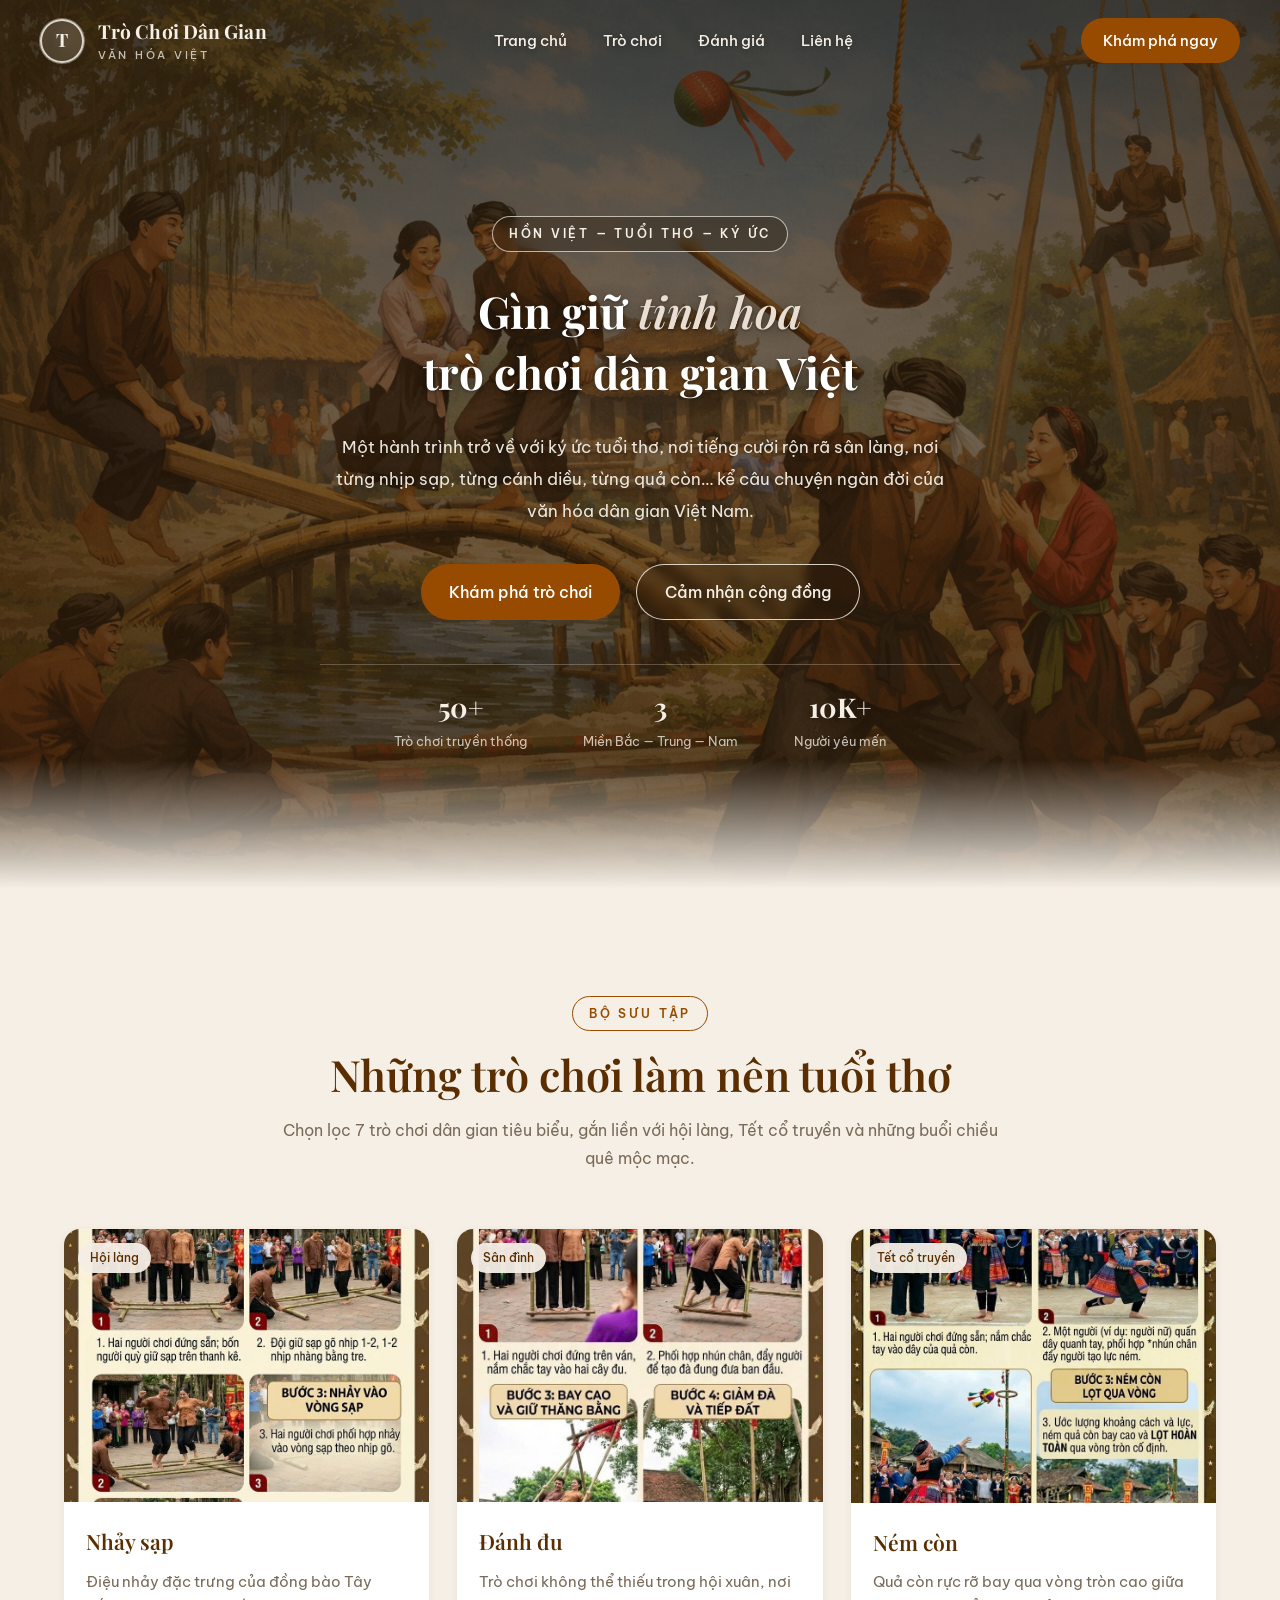
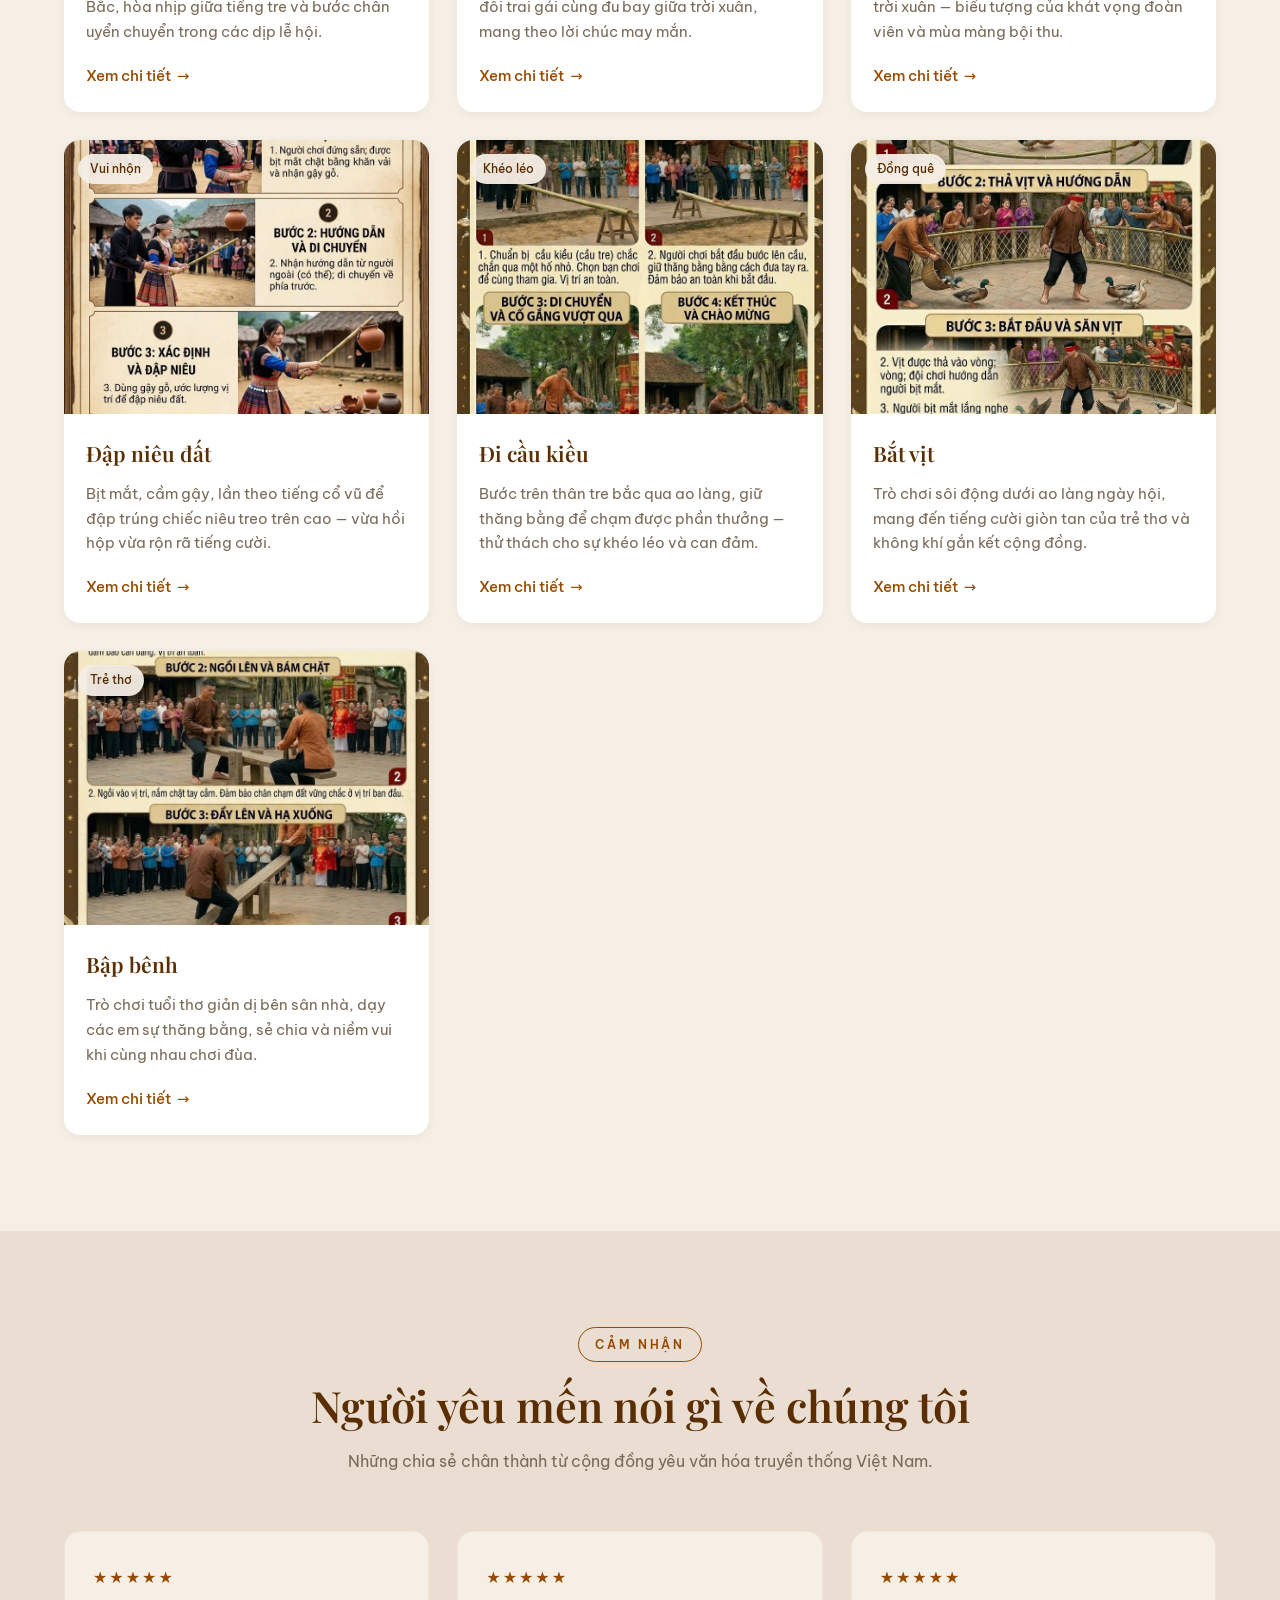
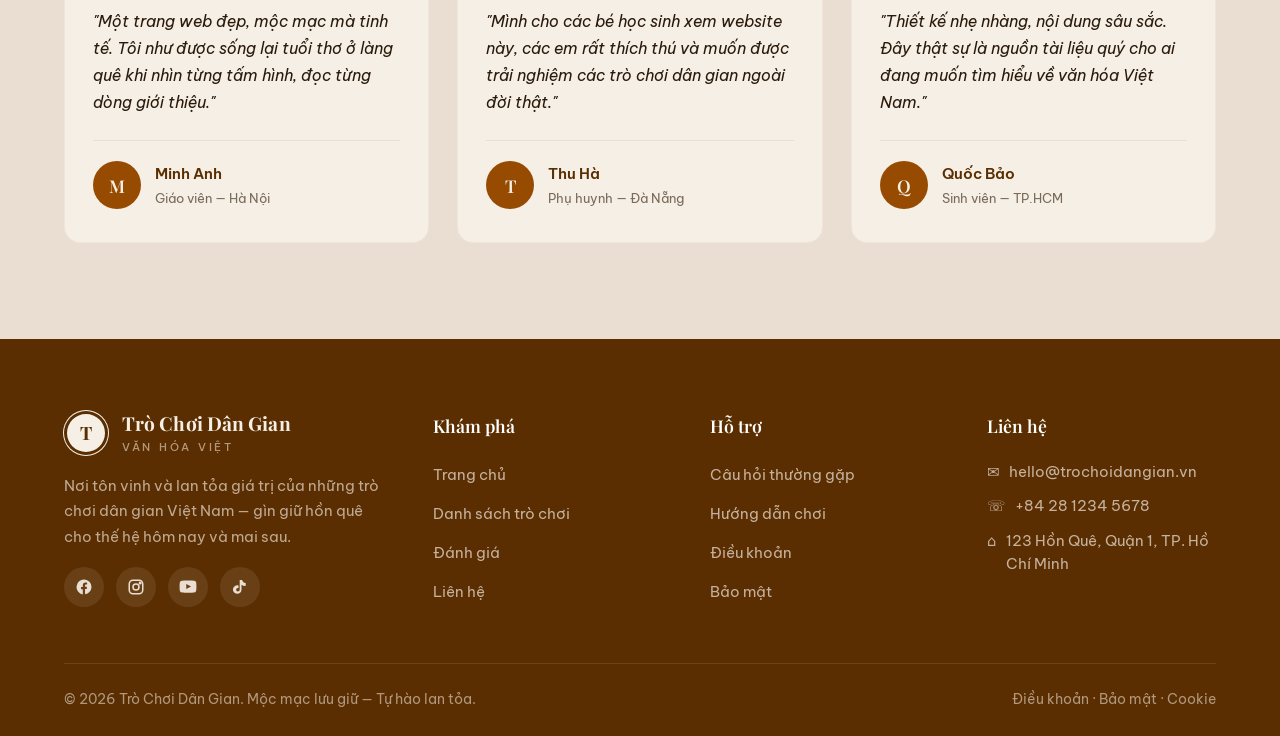
==== index.html @ cafd9015 "setup vercel deploy" ====
<!DOCTYPE html>
<html lang="vi">
<head>
    <meta charset="UTF-8" />
    <meta name="viewport" content="width=device-width, initial-scale=1.0, viewport-fit=cover" />
    <title>Trò Chơi Dân Gian — Gìn giữ tinh hoa văn hóa Việt</title>
    <meta name="description" content="Khám phá kho tàng trò chơi dân gian Việt Nam — nơi tuổi thơ, văn hóa và ký ức cùng hòa quyện." />
    <meta name="theme-color" content="#5a2e00" />

    <link rel="icon" type="image/svg+xml" href="assets/favicon.svg" />
    <link rel="apple-touch-icon" href="assets/favicon.svg" />

    <link rel="preconnect" href="https://fonts.googleapis.com" />
    <link rel="preconnect" href="https://fonts.gstatic.com" crossorigin />
    <link href="https://fonts.googleapis.com/css2?family=Playfair+Display:wght@500;600;700&family=Be+Vietnam+Pro:wght@300;400;500;600;700&display=swap" rel="stylesheet" />

    <link rel="stylesheet" href="css/styles.css" />
</head>
<body>

    <!-- ============= HEADER ============= -->
    <header class="site-header">
        <div class="container nav">
            <a href="#home" class="logo" aria-label="Trò Chơi Dân Gian">
                <span class="logo-mark">T</span>
                <span class="logo-text">
                    <strong>Trò Chơi Dân Gian</strong>
                    <small>Văn hóa Việt</small>
                </span>
            </a>

            <nav id="primary-nav" aria-label="Điều hướng chính">
                <ul class="nav-menu">
                    <li><a href="#home">Trang chủ</a></li>
                    <li><a href="#games">Trò chơi</a></li>
                    <li><a href="#reviews">Đánh giá</a></li>
                    <li><a href="#contact">Liên hệ</a></li>
                </ul>
            </nav>

            <a href="#games" class="nav-cta">Khám phá ngay</a>

            <button type="button" class="menu-toggle" aria-label="Mở menu" aria-expanded="false" aria-controls="primary-nav">
                <svg viewBox="0 0 24 24" fill="none" stroke="currentColor" stroke-width="2" stroke-linecap="round">
                    <line x1="3" y1="6" x2="21" y2="6"/>
                    <line x1="3" y1="12" x2="21" y2="12"/>
                    <line x1="3" y1="18" x2="21" y2="18"/>
                </svg>
            </button>
        </div>
    </header>

    <main id="home">

        <!-- ============= HERO ============= -->
        <section class="hero" aria-label="Giới thiệu">
            <div class="container">
                <div class="hero-content reveal">
                    <span class="eyebrow">Hồn Việt — Tuổi thơ — Ký ức</span>
                    <h1 class="hero-title">
                        Gìn giữ <em>tinh hoa</em><br>
                        trò chơi dân gian Việt
                    </h1>
                    <p class="hero-desc">
                        Một hành trình trở về với ký ức tuổi thơ, nơi tiếng cười rộn rã sân làng,
                        nơi từng nhịp sạp, từng cánh diều, từng quả còn… kể câu chuyện ngàn đời
                        của văn hóa dân gian Việt Nam.
                    </p>
                    <div class="hero-actions">
                        <a href="#games" class="btn btn-primary">Khám phá trò chơi</a>
                        <a href="#reviews" class="btn btn-outline">Cảm nhận cộng đồng</a>
                    </div>
                    <div class="hero-stats">
                        <div>
                            <div class="stat-num">50+</div>
                            <div class="stat-label">Trò chơi truyền thống</div>
                        </div>
                        <div>
                            <div class="stat-num">3</div>
                            <div class="stat-label">Miền Bắc — Trung — Nam</div>
                        </div>
                        <div>
                            <div class="stat-num">10K+</div>
                            <div class="stat-label">Người yêu mến</div>
                        </div>
                    </div>
                </div>
            </div>
        </section>

        <!-- ============= GAMES ============= -->
        <section class="games" id="games">
            <div class="container">
                <div class="section-head reveal">
                    <span class="eyebrow">Bộ sưu tập</span>
                    <h2 class="section-title">Những trò chơi làm nên tuổi thơ</h2>
                    <p class="section-subtitle">
                        Chọn lọc 7 trò chơi dân gian tiêu biểu, gắn liền với hội làng,
                        Tết cổ truyền và những buổi chiều quê mộc mạc.
                    </p>
                </div>

                <div class="games-grid">

                    <article class="game-card reveal">
                        <div class="game-card-image">
                            <span class="game-card-tag">Hội làng</span>
                            <img src="assets/nhay-sap.jpg" alt="Nhảy sạp" loading="lazy" />
                        </div>
                        <div class="game-card-body">
                            <h3 class="game-card-title">Nhảy sạp</h3>
                            <p class="game-card-desc">
                                Điệu nhảy đặc trưng của đồng bào Tây Bắc, hòa nhịp giữa
                                tiếng tre và bước chân uyển chuyển trong các dịp lễ hội.
                            </p>
                            <a href="#" class="game-card-link">Xem chi tiết</a>
                        </div>
                    </article>

                    <article class="game-card reveal">
                        <div class="game-card-image">
                            <span class="game-card-tag">Sân đình</span>
                            <img src="assets/danh-du.jpg" alt="Đánh đu" loading="lazy" />
                        </div>
                        <div class="game-card-body">
                            <h3 class="game-card-title">Đánh đu</h3>
                            <p class="game-card-desc">
                                Trò chơi không thể thiếu trong hội xuân, nơi đôi trai gái
                                cùng đu bay giữa trời xuân, mang theo lời chúc may mắn.
                            </p>
                            <a href="#" class="game-card-link">Xem chi tiết</a>
                        </div>
                    </article>

                    <article class="game-card reveal">
                        <div class="game-card-image">
                            <span class="game-card-tag">Tết cổ truyền</span>
                            <img src="assets/nem-con.jpg" alt="Ném còn" loading="lazy" />
                        </div>
                        <div class="game-card-body">
                            <h3 class="game-card-title">Ném còn</h3>
                            <p class="game-card-desc">
                                Quả còn rực rỡ bay qua vòng tròn cao giữa trời xuân —
                                biểu tượng của khát vọng đoàn viên và mùa màng bội thu.
                            </p>
                            <a href="#" class="game-card-link">Xem chi tiết</a>
                        </div>
                    </article>

                    <article class="game-card reveal">
                        <div class="game-card-image">
                            <span class="game-card-tag">Vui nhộn</span>
                            <img src="assets/dap-nieu.jpg" alt="Đập niêu đất" loading="lazy" />
                        </div>
                        <div class="game-card-body">
                            <h3 class="game-card-title">Đập niêu đất</h3>
                            <p class="game-card-desc">
                                Bịt mắt, cầm gậy, lần theo tiếng cổ vũ để đập trúng
                                chiếc niêu treo trên cao — vừa hồi hộp vừa rộn rã tiếng cười.
                            </p>
                            <a href="#" class="game-card-link">Xem chi tiết</a>
                        </div>
                    </article>

                    <article class="game-card reveal">
                        <div class="game-card-image">
                            <span class="game-card-tag">Khéo léo</span>
                            <img src="assets/cau-kieu.jpg" alt="Đi cầu kiều" loading="lazy" />
                        </div>
                        <div class="game-card-body">
                            <h3 class="game-card-title">Đi cầu kiều</h3>
                            <p class="game-card-desc">
                                Bước trên thân tre bắc qua ao làng, giữ thăng bằng để chạm
                                được phần thưởng — thử thách cho sự khéo léo và can đảm.
                            </p>
                            <a href="#" class="game-card-link">Xem chi tiết</a>
                        </div>
                    </article>

                    <article class="game-card reveal">
                        <div class="game-card-image">
                            <span class="game-card-tag">Đồng quê</span>
                            <img src="assets/bat-vit.jpg" alt="Bắt vịt" loading="lazy" />
                        </div>
                        <div class="game-card-body">
                            <h3 class="game-card-title">Bắt vịt</h3>
                            <p class="game-card-desc">
                                Trò chơi sôi động dưới ao làng ngày hội, mang đến tiếng cười
                                giòn tan của trẻ thơ và không khí gắn kết cộng đồng.
                            </p>
                            <a href="#" class="game-card-link">Xem chi tiết</a>
                        </div>
                    </article>

                    <article class="game-card reveal">
                        <div class="game-card-image">
                            <span class="game-card-tag">Trẻ thơ</span>
                            <img src="assets/bap-benh.jpg" alt="Bập bênh" loading="lazy" />
                        </div>
                        <div class="game-card-body">
                            <h3 class="game-card-title">Bập bênh</h3>
                            <p class="game-card-desc">
                                Trò chơi tuổi thơ giản dị bên sân nhà, dạy các em sự
                                thăng bằng, sẻ chia và niềm vui khi cùng nhau chơi đùa.
                            </p>
                            <a href="#" class="game-card-link">Xem chi tiết</a>
                        </div>
                    </article>

                </div>
            </div>
        </section>

        <!-- ============= REVIEWS ============= -->
        <section class="reviews" id="reviews">
            <div class="container">
                <div class="section-head reveal">
                    <span class="eyebrow">Cảm nhận</span>
                    <h2 class="section-title">Người yêu mến nói gì về chúng tôi</h2>
                    <p class="section-subtitle">
                        Những chia sẻ chân thành từ cộng đồng yêu văn hóa truyền thống Việt Nam.
                    </p>
                </div>

                <div class="reviews-grid">

                    <div class="review-card reveal">
                        <div class="review-stars">★★★★★</div>
                        <p class="review-quote">
                            "Một trang web đẹp, mộc mạc mà tinh tế. Tôi như được sống lại
                            tuổi thơ ở làng quê khi nhìn từng tấm hình, đọc từng dòng giới thiệu."
                        </p>
                        <div class="review-author">
                            <div class="review-avatar">M</div>
                            <div>
                                <div class="review-name">Minh Anh</div>
                                <div class="review-role">Giáo viên — Hà Nội</div>
                            </div>
                        </div>
                    </div>

                    <div class="review-card reveal">
                        <div class="review-stars">★★★★★</div>
                        <p class="review-quote">
                            "Mình cho các bé học sinh xem website này, các em rất thích thú
                            và muốn được trải nghiệm các trò chơi dân gian ngoài đời thật."
                        </p>
                        <div class="review-author">
                            <div class="review-avatar">T</div>
                            <div>
                                <div class="review-name">Thu Hà</div>
                                <div class="review-role">Phụ huynh — Đà Nẵng</div>
                            </div>
                        </div>
                    </div>

                    <div class="review-card reveal">
                        <div class="review-stars">★★★★★</div>
                        <p class="review-quote">
                            "Thiết kế nhẹ nhàng, nội dung sâu sắc. Đây thật sự là nguồn tài liệu
                            quý cho ai đang muốn tìm hiểu về văn hóa Việt Nam."
                        </p>
                        <div class="review-author">
                            <div class="review-avatar">Q</div>
                            <div>
                                <div class="review-name">Quốc Bảo</div>
                                <div class="review-role">Sinh viên — TP.HCM</div>
                            </div>
                        </div>
                    </div>

                </div>
            </div>
        </section>

    </main>

    <!-- ============= FOOTER ============= -->
    <footer class="site-footer" id="contact">
        <div class="container">
            <div class="footer-grid">
                <div class="footer-brand">
                    <a href="#home" class="logo">
                        <span class="logo-mark">T</span>
                        <span class="logo-text">
                            <strong>Trò Chơi Dân Gian</strong>
                            <small>Văn hóa Việt</small>
                        </span>
                    </a>
                    <p>
                        Nơi tôn vinh và lan tỏa giá trị của những trò chơi dân gian Việt Nam —
                        gìn giữ hồn quê cho thế hệ hôm nay và mai sau.
                    </p>
                    <div class="socials">
                        <a href="#" aria-label="Facebook">
                            <svg viewBox="0 0 24 24" fill="currentColor"><path d="M22 12a10 10 0 10-11.6 9.9v-7H8v-2.9h2.4V9.7c0-2.4 1.4-3.7 3.6-3.7 1 0 2.1.2 2.1.2v2.3h-1.2c-1.2 0-1.5.7-1.5 1.5v1.8h2.6l-.4 2.9h-2.2v7A10 10 0 0022 12z"/></svg>
                        </a>
                        <a href="#" aria-label="Instagram">
                            <svg viewBox="0 0 24 24" fill="none" stroke="currentColor" stroke-width="2"><rect x="3" y="3" width="18" height="18" rx="5"/><circle cx="12" cy="12" r="4"/><circle cx="17.5" cy="6.5" r="1" fill="currentColor"/></svg>
                        </a>
                        <a href="#" aria-label="YouTube">
                            <svg viewBox="0 0 24 24" fill="currentColor"><path d="M23 7s-.2-1.6-.8-2.3c-.8-.9-1.7-.9-2.1-1C17 3.4 12 3.4 12 3.4s-5 0-8.1.3c-.4.1-1.3.1-2.1 1C1.2 5.4 1 7 1 7S.8 8.9.8 10.7v1.6C.8 14.1 1 16 1 16s.2 1.6.8 2.3c.8.9 1.9.9 2.4 1 1.7.2 7.8.3 7.8.3s5 0 8.1-.3c.4-.1 1.3-.1 2.1-1 .6-.7.8-2.3.8-2.3s.2-1.9.2-3.7v-1.6C23.2 8.9 23 7 23 7zM9.7 14.6V8.1l6.4 3.3-6.4 3.2z"/></svg>
                        </a>
                        <a href="#" aria-label="TikTok">
                            <svg viewBox="0 0 24 24" fill="currentColor"><path d="M19.6 6.7a4.8 4.8 0 01-3.4-1.5 4.8 4.8 0 01-1.3-2.7h-3.3v13.1a2.4 2.4 0 11-2.4-2.4c.3 0 .5 0 .8.1V9.9a5.7 5.7 0 00-.8-.1A5.7 5.7 0 1014 15.6V9a8.1 8.1 0 005.6 1.8V7.5a4.8 4.8 0 010-.8z"/></svg>
                        </a>
                    </div>
                </div>

                <div class="footer-col">
                    <h5>Khám phá</h5>
                    <ul>
                        <li><a href="#home">Trang chủ</a></li>
                        <li><a href="#games">Danh sách trò chơi</a></li>
                        <li><a href="#reviews">Đánh giá</a></li>
                        <li><a href="#contact">Liên hệ</a></li>
                    </ul>
                </div>

                <div class="footer-col">
                    <h5>Hỗ trợ</h5>
                    <ul>
                        <li><a href="#">Câu hỏi thường gặp</a></li>
                        <li><a href="#">Hướng dẫn chơi</a></li>
                        <li><a href="#">Điều khoản</a></li>
                        <li><a href="#">Bảo mật</a></li>
                    </ul>
                </div>

                <div class="footer-col">
                    <h5>Liên hệ</h5>
                    <ul>
                        <li class="contact-item">
                            <span>✉</span>
                            <span>hello@trochoidangian.vn</span>
                        </li>
                        <li class="contact-item">
                            <span>☏</span>
                            <span>+84 28 1234 5678</span>
                        </li>
                        <li class="contact-item">
                            <span>⌂</span>
                            <span>123 Hồn Quê, Quận 1, TP. Hồ Chí Minh</span>
                        </li>
                    </ul>
                </div>
            </div>

            <div class="footer-bottom">
                <p>© 2026 Trò Chơi Dân Gian. Mộc mạc lưu giữ — Tự hào lan tỏa.</p>
                <p><a href="#">Điều khoản</a> · <a href="#">Bảo mật</a> · <a href="#">Cookie</a></p>
            </div>
        </div>
    </footer>

    <script src="js/main.js" defer></script>
</body>
</html>
---- css/styles.css ----
/* =========================================================
   1. RESET & ROOT VARIABLES
   ========================================================= */
*,
*::before,
*::after {
    box-sizing: border-box;
    margin: 0;
    padding: 0;
}

:root {
    --beige: #eaded2;
    --beige-light: #f5efe6;
    --beige-dark: #ddcdb9;
    --brown: #974b00;
    --brown-dark: #5a2e00;
    --brown-soft: #b8743a;
    --white: #ffffff;
    --ink: #2a1a0a;
    --muted: #7a6a58;

    --radius-sm: 10px;
    --radius-md: 16px;
    --radius-lg: 24px;

    --shadow-sm: 0 2px 8px rgba(90, 46, 0, 0.06);
    --shadow-md: 0 8px 28px rgba(90, 46, 0, 0.10);
    --shadow-lg: 0 18px 50px rgba(90, 46, 0, 0.16);

    --container: 1200px;
    --transition: 0.3s ease;

    --font-display: 'Playfair Display', 'Be Vietnam Pro', serif;
    --font-body: 'Be Vietnam Pro', system-ui, -apple-system, 'Segoe UI', sans-serif;
}

html {
    scroll-behavior: smooth;
}

body {
    font-family: var(--font-body);
    font-size: 16px;
    line-height: 1.7;
    color: var(--ink);
    background-color: var(--beige-light);
    -webkit-font-smoothing: antialiased;
    -moz-osx-font-smoothing: grayscale;
}

img {
    display: block;
    max-width: 100%;
    height: auto;
}

a {
    color: inherit;
    text-decoration: none;
    transition: color var(--transition);
}

button {
    font-family: inherit;
    cursor: pointer;
    border: none;
    background: none;
}

.container {
    width: 100%;
    max-width: var(--container);
    margin-inline: auto;
    padding-inline: 24px;
}

section {
    padding: 96px 0;
}

.section-head {
    text-align: center;
    max-width: 720px;
    margin: 0 auto 56px;
}

.eyebrow {
    display: inline-block;
    font-size: 0.78rem;
    font-weight: 600;
    letter-spacing: 0.22em;
    text-transform: uppercase;
    color: var(--brown);
    padding: 6px 16px;
    border: 1px solid var(--brown);
    border-radius: 999px;
    margin-bottom: 18px;
}

.section-title {
    font-family: var(--font-display);
    font-weight: 600;
    font-size: clamp(1.9rem, 3.5vw, 2.7rem);
    color: var(--brown-dark);
    line-height: 1.2;
    margin-bottom: 16px;
}

.section-subtitle {
    color: var(--muted);
    font-size: 1.02rem;
}

/* =========================================================
   2. HEADER
   ========================================================= */
.site-header {
    position: fixed;
    top: 0;
    left: 0;
    right: 0;
    z-index: 100;
    padding-left: env(safe-area-inset-left, 0px);
    padding-right: env(safe-area-inset-right, 0px);
    background: transparent;
    border-bottom: 1px solid transparent;
    transition: background 0.35s ease,
                border-color 0.35s ease,
                box-shadow 0.35s ease,
                backdrop-filter 0.35s ease;
}
.site-header.is-scrolled {
    background: rgba(245, 239, 230, 0.92);
    backdrop-filter: blur(10px);
    -webkit-backdrop-filter: blur(10px);
    border-bottom-color: rgba(151, 75, 0, 0.08);
    box-shadow: 0 2px 18px rgba(90, 46, 0, 0.06);
}

/* Khi header trong suốt (đè lên hero) → tone sáng */
.site-header:not(.is-scrolled) .logo-text strong { color: var(--beige-light); }
.site-header:not(.is-scrolled) .logo-text small { color: rgba(245, 239, 230, 0.75); }
.site-header:not(.is-scrolled) .logo-mark {
    background: rgba(245, 239, 230, 0.15);
    color: var(--beige-light);
    box-shadow: inset 0 0 0 2px rgba(245, 239, 230, 0.85),
                0 0 0 1px rgba(245, 239, 230, 0.4);
    backdrop-filter: blur(6px);
    -webkit-backdrop-filter: blur(6px);
}
.site-header:not(.is-scrolled) .nav-menu a {
    color: var(--beige-light);
    text-shadow: 0 1px 6px rgba(0, 0, 0, 0.35);
}
.site-header:not(.is-scrolled) .nav-menu a:hover {
    color: var(--white);
}
.site-header:not(.is-scrolled) .nav-menu a::after {
    background: var(--beige-light);
}
.site-header:not(.is-scrolled) .menu-toggle {
    color: var(--beige-light);
}

.nav {
    position: relative;
    display: flex;
    align-items: center;
    justify-content: space-between;
    padding: 18px 0;
    padding-top: max(18px, env(safe-area-inset-top, 0px));
}

.logo {
    display: inline-flex;
    align-items: center;
    gap: 14px;
    color: var(--brown-dark);
}

.logo-mark {
    flex: 0 0 auto;
    width: 44px;
    height: 44px;
    border-radius: 50%;
    background: var(--brown);
    color: var(--beige-light);
    display: grid;
    place-items: center;
    font-family: var(--font-display);
    font-weight: 700;
    font-size: 1.15rem;
    line-height: 1;
    box-shadow: inset 0 0 0 3px var(--beige-light), 0 0 0 1px var(--brown);
}

.logo-text {
    display: inline-flex;
    flex-direction: column;
    justify-content: center;
    gap: 6px;
    line-height: 1.2;
}
.logo-text strong {
    font-family: var(--font-display);
    font-weight: 700;
    font-size: 1.2rem;
    color: var(--brown-dark);
    letter-spacing: 0.005em;
}
.logo-text small {
    display: block;
    font-family: var(--font-body);
    font-weight: 500;
    font-size: 0.66rem;
    letter-spacing: 0.26em;
    text-transform: uppercase;
    color: var(--muted);
    margin-top: 0;
}

.nav-menu {
    display: flex;
    align-items: center;
    gap: 36px;
    list-style: none;
}

.nav-menu a {
    font-size: 0.95rem;
    font-weight: 500;
    color: var(--ink);
    position: relative;
    padding: 6px 0;
}

.nav-menu a::after {
    content: '';
    position: absolute;
    left: 0;
    bottom: 0;
    width: 0;
    height: 2px;
    background: var(--brown);
    transition: width var(--transition);
}

.nav-menu a:hover {
    color: var(--brown);
}
.nav-menu a:hover::after {
    width: 100%;
}

.nav-cta {
    background: var(--brown);
    color: var(--white);
    padding: 10px 22px;
    border-radius: 999px;
    font-weight: 500;
    font-size: 0.92rem;
    transition: background var(--transition), transform var(--transition);
}
.nav-cta:hover {
    background: var(--brown-dark);
    transform: translateY(-1px);
}

.menu-toggle {
    display: none;
    width: 42px;
    height: 42px;
    border-radius: 10px;
    color: var(--brown-dark);
}
.menu-toggle svg {
    width: 24px;
    height: 24px;
}

/* =========================================================
   3. HERO SECTION
   ========================================================= */
.hero {
    position: relative;
    box-sizing: border-box;
    min-height: 100vh;
    min-height: 100svh;
    min-height: 100dvh;
    padding-top: calc(env(safe-area-inset-top, 0px) + 5.75rem);
    padding-bottom: max(1.5rem, env(safe-area-inset-bottom, 0px));
    padding-left: env(safe-area-inset-left, 0px);
    padding-right: env(safe-area-inset-right, 0px);
    display: flex;
    align-items: center;
    justify-content: center;
    overflow: hidden;
    isolation: isolate;
    color: var(--white);
    background:
        url('../assets/hero-banner.png') center / cover no-repeat,
        var(--brown-dark);
}

.hero::before {
    content: '';
    position: absolute;
    inset: 0;
    z-index: 0;
    background:
        radial-gradient(
            ellipse at center,
            rgba(42, 26, 10, 0.45) 0%,
            rgba(42, 26, 10, 0.65) 100%
        ),
        linear-gradient(180deg,
            rgba(42, 26, 10, 0.45) 0%,
            rgba(42, 26, 10, 0.30) 50%,
            rgba(42, 26, 10, 0.55) 100%);
    pointer-events: none;
}

.hero-content {
    position: relative;
    z-index: 1;
    text-align: center;
    max-width: 820px;
    margin: 0 auto;
    padding: 0 24px;
}

.hero-content .eyebrow {
    margin-bottom: 1.75rem;
    color: var(--beige-light);
    border-color: rgba(245, 239, 230, 0.7);
    background: rgba(42, 26, 10, 0.35);
    backdrop-filter: blur(6px);
    -webkit-backdrop-filter: blur(6px);
}

.hero-title {
    font-family: var(--font-display);
    font-weight: 700;
    font-size: 2.75rem;
    line-height: 1.4;
    letter-spacing: 0.005em;
    color: var(--white);
    margin-bottom: 1.75rem;
    text-shadow: 0 2px 18px rgba(0, 0, 0, 0.45),
                 0 1px 3px rgba(0, 0, 0, 0.35);
}
.hero-title em {
    font-style: italic;
    color: var(--beige);
    font-weight: 600;
}

.hero-desc {
    font-size: 1.0625rem;
    line-height: 1.9;
    color: rgba(245, 239, 230, 0.95);
    max-width: 620px;
    margin: 0 auto 2.25rem;
    text-shadow: 0 1px 8px rgba(0, 0, 0, 0.4);
}

.hero-actions {
    display: flex;
    flex-wrap: wrap;
    justify-content: center;
    gap: 16px;
    margin-bottom: 2.75rem;
}

.btn {
    display: inline-flex;
    align-items: center;
    gap: 10px;
    padding: 14px 28px;
    border-radius: 999px;
    font-weight: 500;
    font-size: 0.98rem;
    transition: all var(--transition);
}

.btn-primary {
    background: var(--brown);
    color: var(--white);
    box-shadow: var(--shadow-sm);
}
.btn-primary:hover {
    background: var(--brown-dark);
    transform: translateY(-2px);
    box-shadow: var(--shadow-md);
}

.btn-outline {
    border: 1.5px solid var(--brown);
    color: var(--brown-dark);
    background: transparent;
}
.btn-outline:hover {
    background: var(--brown);
    color: var(--white);
}

.hero .btn-outline {
    border-color: rgba(245, 239, 230, 0.85);
    color: var(--beige-light);
    background: rgba(42, 26, 10, 0.25);
    backdrop-filter: blur(6px);
    -webkit-backdrop-filter: blur(6px);
}
.hero .btn-outline:hover {
    background: var(--beige-light);
    color: var(--brown-dark);
    border-color: var(--beige-light);
}

.hero-stats {
    display: flex;
    justify-content: center;
    gap: 56px;
    padding-top: 1.75rem;
    border-top: 1px solid rgba(245, 239, 230, 0.25);
    max-width: 640px;
    margin: 0 auto;
}
.stat-num {
    font-family: var(--font-display);
    font-weight: 700;
    font-size: 1.7rem;
    color: var(--beige-light);
    line-height: 1.1;
    text-shadow: 0 2px 10px rgba(0, 0, 0, 0.4);
}
.stat-label {
    font-size: 0.82rem;
    line-height: 1.55;
    color: rgba(245, 239, 230, 0.78);
    margin-top: 0.5rem;
}

.hero::after {
    content: '';
    position: absolute;
    inset: auto 0 0 0;
    height: min(140px, 18vh);
    pointer-events: none;
    z-index: 0;
    background: linear-gradient(
        to bottom,
        transparent,
        var(--beige-light) 92%
    );
}

/* =========================================================
   4. GAMES GRID
   ========================================================= */
.games {
    background: var(--beige-light);
}

.games-grid {
    display: grid;
    grid-template-columns: repeat(auto-fill, minmax(300px, 1fr));
    gap: 28px;
}

.game-card {
    background: var(--white);
    border-radius: var(--radius-md);
    overflow: hidden;
    box-shadow: var(--shadow-sm);
    transition: transform var(--transition), box-shadow var(--transition);
    display: flex;
    flex-direction: column;
}
.game-card:hover {
    transform: translateY(-6px);
    box-shadow: var(--shadow-md);
}

.game-card-image {
    position: relative;
    aspect-ratio: 4 / 3;
    overflow: hidden;
    background: var(--beige);
}
.game-card-image img {
    width: 100%;
    height: 100%;
    object-fit: cover;
    transition: transform 0.6s ease;
}
.game-card:hover .game-card-image img {
    transform: scale(1.06);
}

.game-card-tag {
    position: absolute;
    top: 14px;
    left: 14px;
    background: rgba(245, 239, 230, 0.95);
    color: var(--brown-dark);
    padding: 5px 12px;
    border-radius: 999px;
    font-size: 0.75rem;
    font-weight: 500;
}

.game-card-body {
    padding: 22px 22px 24px;
    flex: 1;
    display: flex;
    flex-direction: column;
}

.game-card-title {
    font-family: var(--font-display);
    font-weight: 600;
    font-size: 1.32rem;
    color: var(--brown-dark);
    margin-bottom: 10px;
}

.game-card-desc {
    color: var(--muted);
    font-size: 0.94rem;
    line-height: 1.65;
    margin-bottom: 18px;
    flex: 1;
}

.game-card-link {
    display: inline-flex;
    align-items: center;
    gap: 6px;
    color: var(--brown);
    font-weight: 500;
    font-size: 0.92rem;
    align-self: flex-start;
}
.game-card-link::after {
    content: '→';
    transition: transform var(--transition);
}
.game-card-link:hover {
    color: var(--brown-dark);
}
.game-card-link:hover::after {
    transform: translateX(4px);
}

/* =========================================================
   5. REVIEWS SECTION
   ========================================================= */
.reviews {
    background: var(--beige);
}

.reviews-grid {
    display: grid;
    grid-template-columns: repeat(3, 1fr);
    gap: 28px;
}

.review-card {
    background: var(--beige-light);
    border-radius: var(--radius-md);
    padding: 32px 28px;
    border: 1px solid rgba(151, 75, 0, 0.06);
    display: flex;
    flex-direction: column;
    transition: transform var(--transition), box-shadow var(--transition);
}
.review-card:hover {
    transform: translateY(-4px);
    box-shadow: var(--shadow-md);
}

.review-stars {
    color: var(--brown);
    font-size: 1rem;
    letter-spacing: 2px;
    margin-bottom: 16px;
}

.review-quote {
    color: var(--ink);
    font-size: 1rem;
    line-height: 1.7;
    margin-bottom: 24px;
    flex: 1;
    font-style: italic;
}

.review-author {
    display: flex;
    align-items: center;
    gap: 14px;
    padding-top: 20px;
    border-top: 1px solid rgba(151, 75, 0, 0.1);
}

.review-avatar {
    width: 48px;
    height: 48px;
    border-radius: 50%;
    background: var(--brown);
    color: var(--beige-light);
    display: grid;
    place-items: center;
    font-family: var(--font-display);
    font-weight: 600;
    font-size: 1.1rem;
}
.review-name {
    font-weight: 600;
    color: var(--brown-dark);
    font-size: 0.96rem;
}
.review-role {
    font-size: 0.82rem;
    color: var(--muted);
}

/* =========================================================
   6. FOOTER
   ========================================================= */
.site-footer {
    background: var(--brown-dark);
    color: var(--beige);
    padding: 72px 0 24px;
}

.footer-grid {
    display: grid;
    grid-template-columns: 1.4fr 1fr 1fr 1fr;
    gap: 48px;
    margin-bottom: 56px;
}

.footer-brand .logo {
    color: var(--beige-light);
    margin-bottom: 18px;
}
.footer-brand .logo-mark {
    background: var(--beige-light);
    color: var(--brown-dark);
    box-shadow: inset 0 0 0 3px var(--brown-dark), 0 0 0 1px var(--beige-light);
}
.footer-brand .logo-text strong {
    color: var(--beige-light);
}
.footer-brand .logo-text small {
    color: rgba(234, 222, 210, 0.6);
}

.footer-brand p {
    color: rgba(234, 222, 210, 0.7);
    font-size: 0.94rem;
    max-width: 320px;
    line-height: 1.7;
}

.footer-col h5 {
    font-family: var(--font-display);
    font-weight: 600;
    font-size: 1.1rem;
    color: var(--white);
    margin-bottom: 20px;
}

.footer-col ul {
    list-style: none;
    display: flex;
    flex-direction: column;
    gap: 12px;
}
.footer-col a {
    color: rgba(234, 222, 210, 0.75);
    font-size: 0.94rem;
}
.footer-col a:hover {
    color: var(--white);
}

.footer-col .contact-item {
    display: flex;
    align-items: flex-start;
    gap: 10px;
    color: rgba(234, 222, 210, 0.75);
    font-size: 0.92rem;
    line-height: 1.55;
}

.socials {
    display: flex;
    gap: 12px;
    margin-top: 18px;
}
.socials a {
    width: 40px;
    height: 40px;
    border-radius: 50%;
    background: rgba(234, 222, 210, 0.1);
    display: grid;
    place-items: center;
    transition: background var(--transition), transform var(--transition);
}
.socials a:hover {
    background: var(--beige-light);
    color: var(--brown-dark);
    transform: translateY(-2px);
}
.socials svg {
    width: 18px;
    height: 18px;
}

.footer-bottom {
    padding-top: 24px;
    border-top: 1px solid rgba(234, 222, 210, 0.12);
    display: flex;
    justify-content: space-between;
    align-items: center;
    flex-wrap: wrap;
    gap: 12px;
    color: rgba(234, 222, 210, 0.6);
    font-size: 0.86rem;
}
.footer-bottom a:hover {
    color: var(--white);
}

/* =========================================================
   7. RESPONSIVE
   ========================================================= */
@media (max-width: 992px) {
    section { padding: 72px 0; }

    .hero {
        padding-top: calc(env(safe-area-inset-top, 0px) + 5.25rem);
        padding-bottom: max(1.25rem, env(safe-area-inset-bottom, 0px));
    }
    .hero-content { padding: 0 20px; }

    .reviews-grid {
        grid-template-columns: 1fr 1fr;
    }
    .footer-grid {
        grid-template-columns: 1fr 1fr;
        gap: 40px;
    }
}

@media (max-width: 720px) {
    section { padding: 56px 0; }
    .container { padding-inline: 20px; }

    .nav > .nav-cta {
        display: none;
    }
    .menu-toggle {
        display: grid;
        place-items: center;
    }

    /* Menu mobile: panel full-width dưới header */
    .nav-menu {
        display: none;
        position: absolute;
        top: 100%;
        left: 0;
        right: 0;
        flex-direction: column;
        align-items: stretch;
        gap: 0;
        padding: 8px 16px max(20px, env(safe-area-inset-bottom, 0px));
        margin: 0;
        background: var(--beige-light);
        border-top: 1px solid rgba(151, 75, 0, 0.1);
        box-shadow: 0 16px 32px rgba(90, 46, 0, 0.18);
        z-index: 99;
    }
    .site-header.nav-open .nav-menu {
        display: flex;
    }
    .site-header .nav-menu li + li {
        border-top: 1px solid rgba(151, 75, 0, 0.08);
    }
    .site-header.nav-open .nav-menu a,
    .site-header:not(.is-scrolled) .nav-menu a,
    .site-header.is-scrolled .nav-menu a,
    .site-header .nav-menu a {
        display: block;
        padding: 14px 12px;
        font-size: 1rem;
        font-weight: 500;
        color: var(--brown-dark);
        background: transparent;
        text-shadow: none;
        border-radius: 0;
    }
    .site-header .nav-menu a::after {
        display: none;
    }
    .site-header .nav-menu a:hover,
    .site-header .nav-menu a:focus {
        background: rgba(151, 75, 0, 0.08);
        color: var(--brown);
    }

    .site-header.nav-open {
        background: var(--beige-light);
        backdrop-filter: none;
        -webkit-backdrop-filter: none;
        border-bottom-color: rgba(151, 75, 0, 0.1);
        box-shadow: 0 4px 14px rgba(90, 46, 0, 0.08);
    }
    .site-header.nav-open:not(.is-scrolled) .logo-text strong,
    .site-header.nav-open.is-scrolled .logo-text strong {
        color: var(--brown-dark);
    }
    .site-header.nav-open:not(.is-scrolled) .logo-text small,
    .site-header.nav-open.is-scrolled .logo-text small {
        color: var(--muted);
    }
    .site-header.nav-open:not(.is-scrolled) .logo-mark,
    .site-header.nav-open.is-scrolled .logo-mark {
        background: var(--brown);
        color: var(--beige-light);
        box-shadow: inset 0 0 0 3px var(--beige-light), 0 0 0 1px var(--brown);
        backdrop-filter: none;
    }
    .site-header.nav-open .menu-toggle {
        color: var(--brown-dark);
    }

    .hero {
        padding-top: calc(env(safe-area-inset-top, 0px) + 5rem);
        padding-bottom: max(1.5rem, env(safe-area-inset-bottom, 0px));
        align-items: center;
    }
    .logo-text {
        gap: 8px;
    }
    .logo-text strong {
        font-size: 1.1rem;
    }
    .logo-text small {
        font-size: 0.65rem;
        letter-spacing: 0.2em;
    }
    .logo-mark {
        width: 40px;
        height: 40px;
        font-size: 1.05rem;
    }
    .hero-content {
        padding: 0 24px;
        width: 100%;
        max-width: 100%;
    }
    .hero-content .eyebrow {
        margin-bottom: 1.5rem;
        font-size: 0.7rem;
        letter-spacing: 0.16em;
        padding: 7px 14px;
    }
    .hero-title {
        font-size: 1.6rem;
        line-height: 1.5;
        margin-bottom: 1.25rem;
    }
    .hero-desc {
        font-size: 0.95rem;
        line-height: 1.95;
        margin-bottom: 1.75rem;
        max-width: 32rem;
    }
    .hero-actions {
        flex-direction: column;
        align-items: stretch;
        gap: 14px;
        margin-bottom: 2rem;
    }
    .hero .btn {
        justify-content: center;
        width: 100%;
        padding: 13px 20px;
        font-size: 1rem;
    }
    .hero::before {
        background:
            linear-gradient(180deg,
                rgba(42, 26, 10, 0.55) 0%,
                rgba(42, 26, 10, 0.45) 50%,
                rgba(42, 26, 10, 0.65) 100%);
    }
    .hero::after {
        height: 56px;
    }
    .hero-stats {
        gap: 10px;
        flex-wrap: nowrap;
        justify-content: space-between;
        padding-top: 1.5rem;
        margin-top: 0;
        max-width: 100%;
    }
    .hero-stats > div {
        flex: 1;
        min-width: 0;
        text-align: center;
    }
    .stat-num {
        font-size: 1.35rem;
        line-height: 1.2;
    }
    .stat-label {
        font-size: 0.7rem;
        line-height: 1.55;
        margin-top: 0.5rem;
        hyphens: auto;
        word-break: break-word;
    }

    .section-head { margin-bottom: 40px; }
    .games-grid {
        grid-template-columns: 1fr;
        gap: 22px;
    }

    .reviews-grid { grid-template-columns: 1fr; }

    .footer-grid {
        grid-template-columns: 1fr;
        gap: 36px;
        margin-bottom: 40px;
    }
    .footer-bottom {
        justify-content: center;
        text-align: center;
    }
}

/* Subtle reveal animation */
@media (prefers-reduced-motion: no-preference) {
    .reveal {
        opacity: 0;
        transform: translateY(18px);
        transition: opacity 0.7s ease, transform 0.7s ease;
    }
    .reveal.is-visible {
        opacity: 1;
        transform: translateY(0);
    }
}
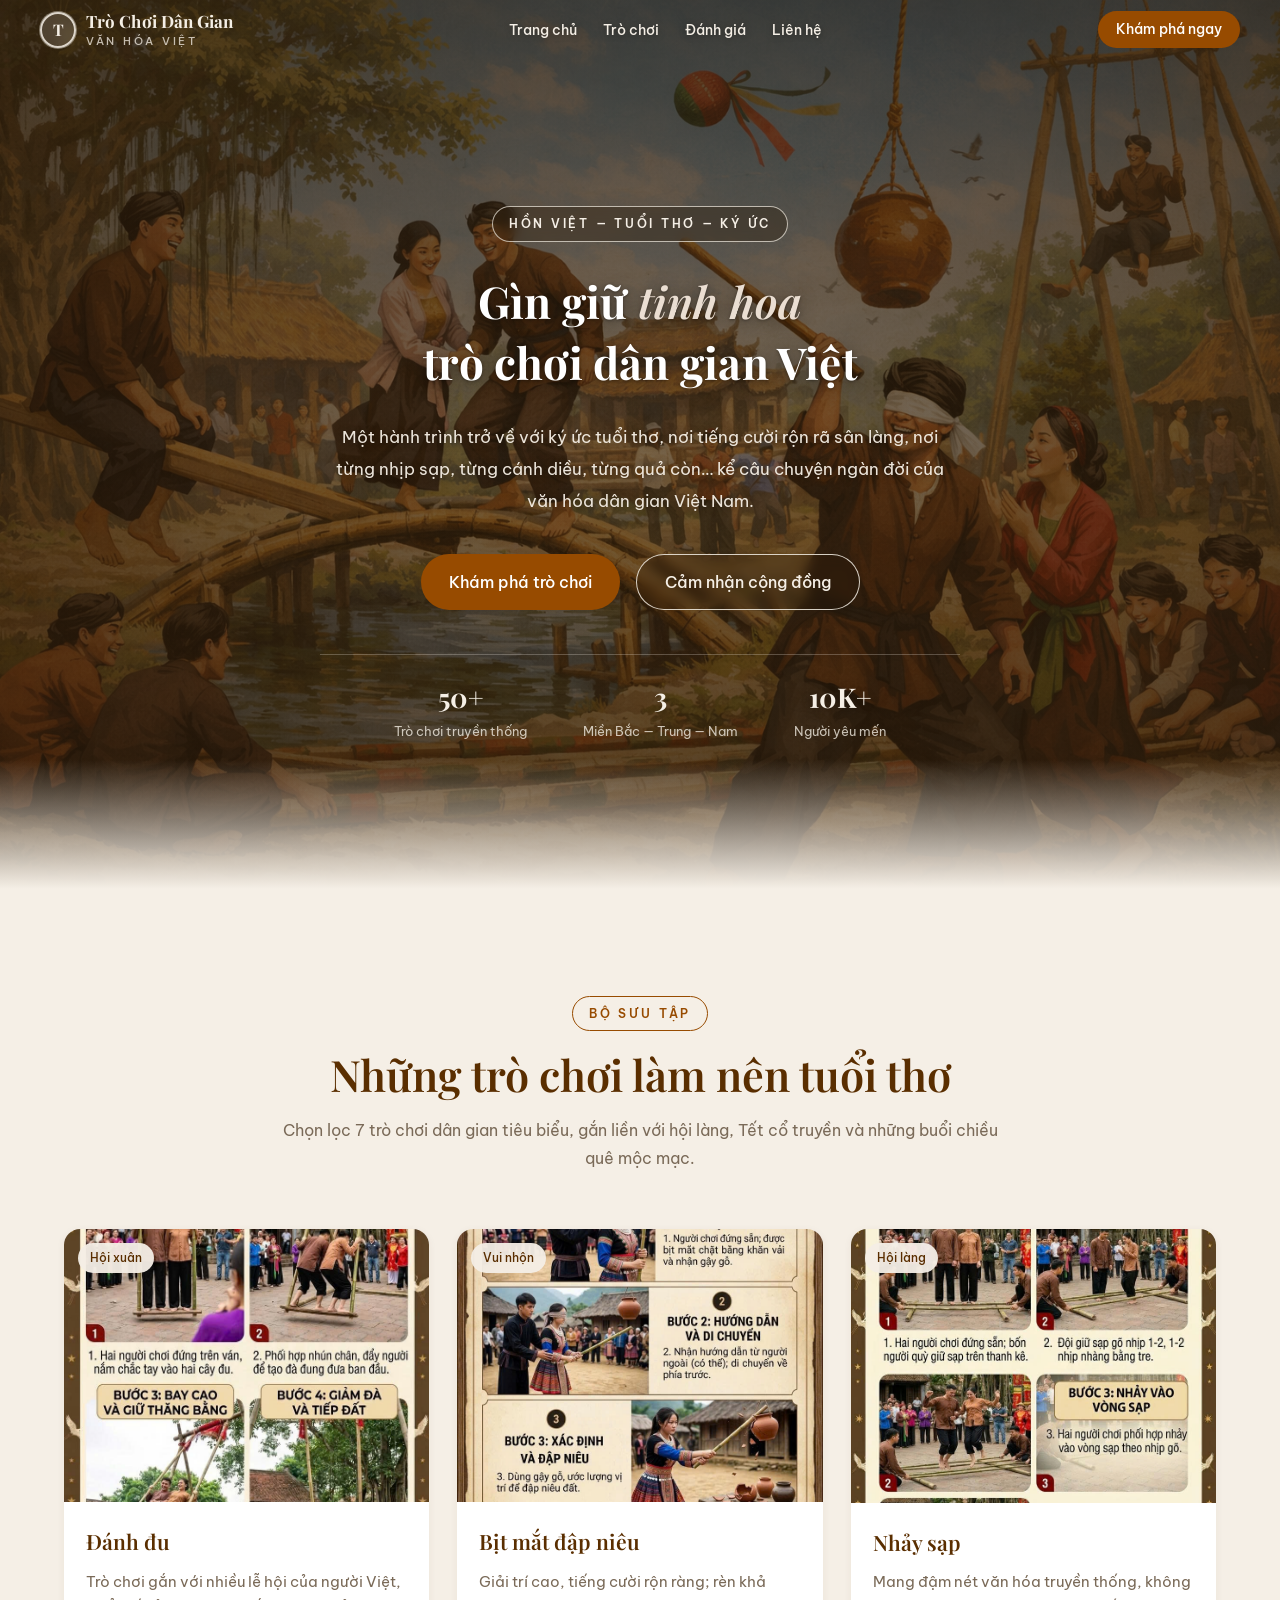
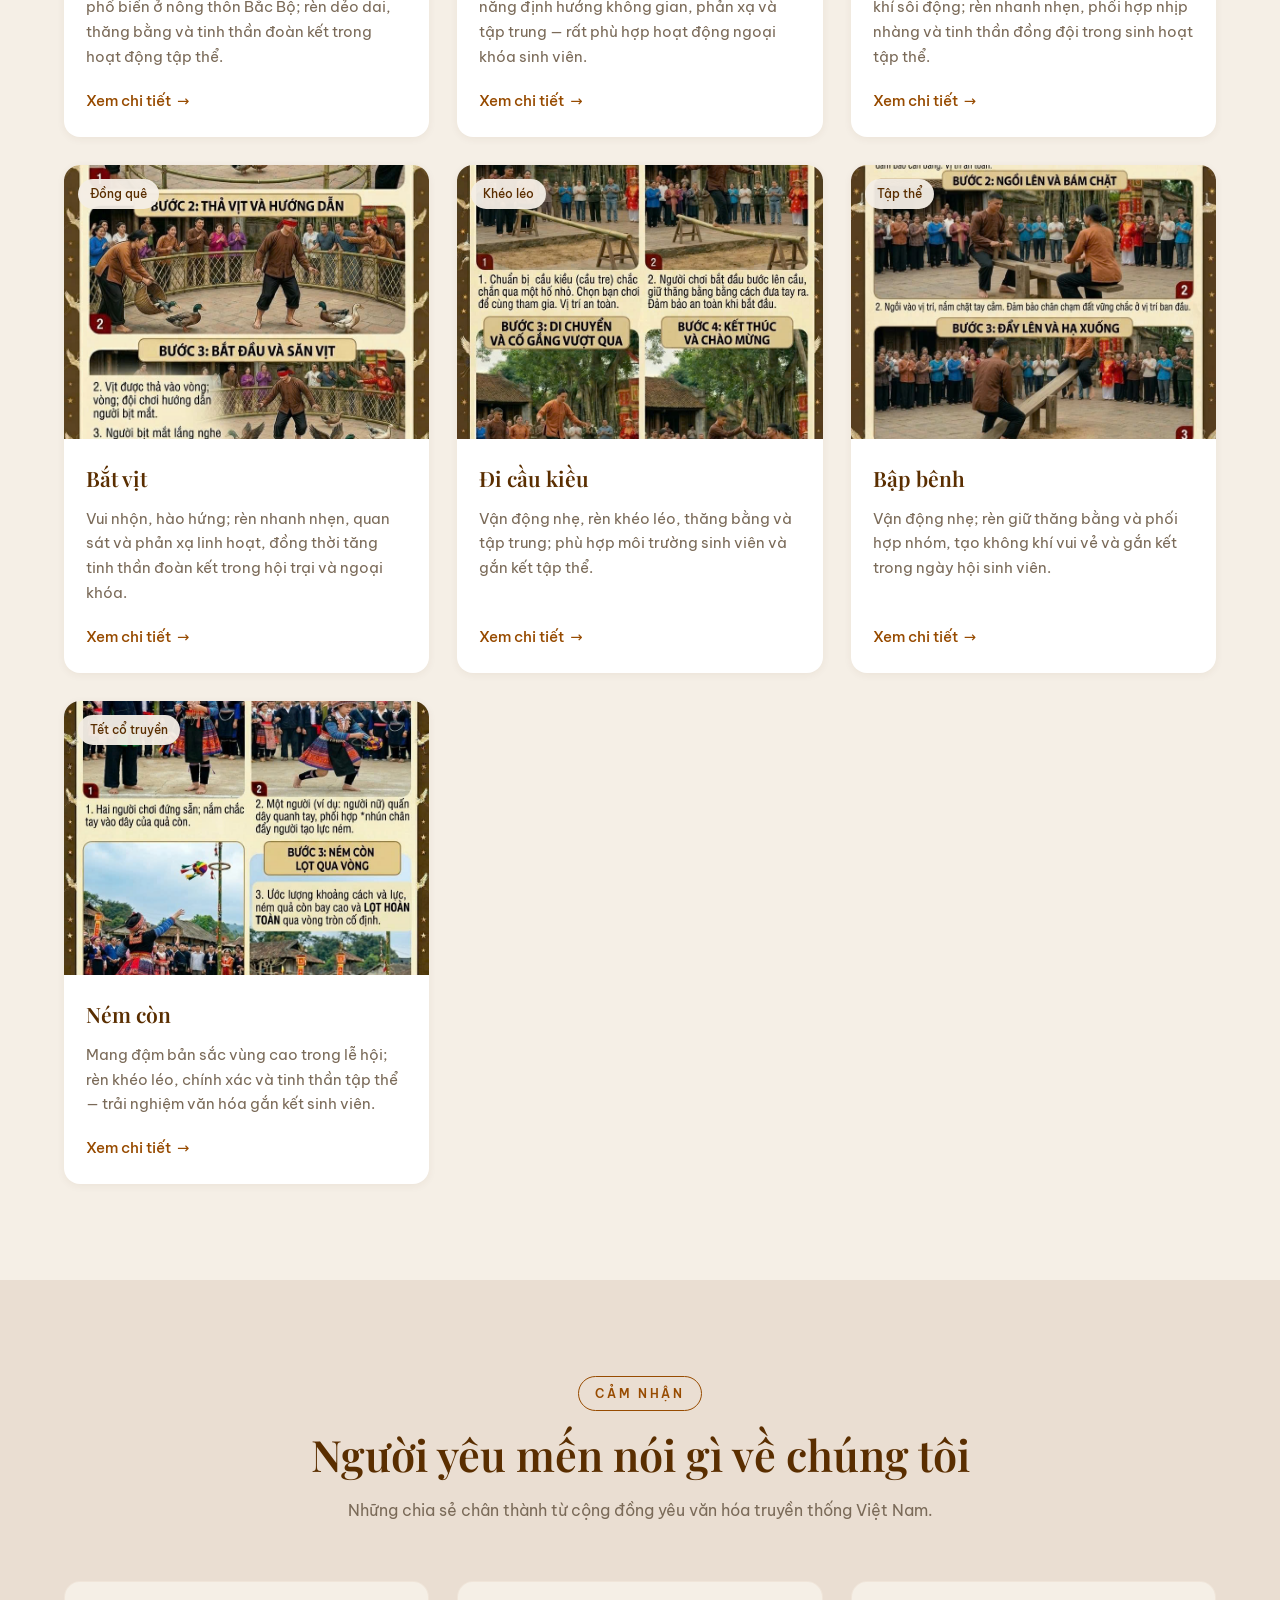
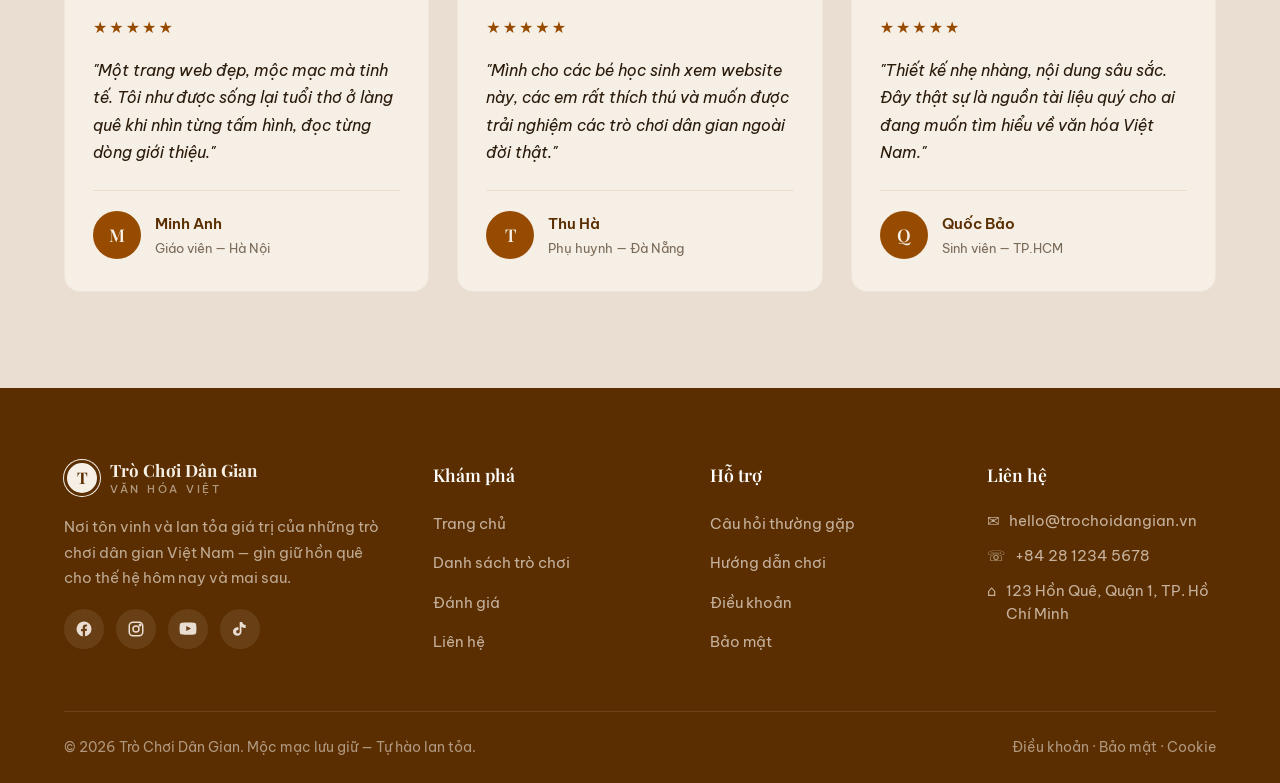
==== commit 108cd84b: "Enhance SEO and add game details pages. Updated metadata in index.html for better social sharing, ad" ====
--- a/index.html
+++ b/index.html
@@ -3,13 +3,88 @@
 <head>
     <meta charset="UTF-8" />
     <meta name="viewport" content="width=device-width, initial-scale=1.0, viewport-fit=cover" />
+
+    <!-- ====== PRIMARY META ====== -->
     <title>Trò Chơi Dân Gian — Gìn giữ tinh hoa văn hóa Việt</title>
-    <meta name="description" content="Khám phá kho tàng trò chơi dân gian Việt Nam — nơi tuổi thơ, văn hóa và ký ức cùng hòa quyện." />
+    <meta name="description" content="Khám phá kho tàng trò chơi dân gian Việt Nam — nơi tuổi thơ, văn hóa và ký ức cùng hòa quyện. Nhảy sạp, đánh đu, ném còn, đập niêu… 7 trò chơi tiêu biểu của hội làng Việt." />
+    <meta name="keywords" content="trò chơi dân gian, văn hóa Việt Nam, hội làng, tuổi thơ Việt, nhảy sạp, đánh đu, ném còn, đập niêu, cầu kiều, bắt vịt, bập bênh" />
+    <meta name="author" content="Trò Chơi Dân Gian" />
     <meta name="theme-color" content="#5a2e00" />
-
+    <meta name="robots" content="index, follow" />
+
+    <!-- TODO: đổi URL bên dưới thành domain thật của bạn sau khi deploy lên Vercel -->
+    <link rel="canonical" href="https://trochoidangian.vercel.app/" />
+
+    <!-- ====== FAVICON / LOGO ====== -->
     <link rel="icon" type="image/svg+xml" href="assets/favicon.svg" />
     <link rel="apple-touch-icon" href="assets/favicon.svg" />
-
+    <link rel="mask-icon" href="assets/favicon.svg" color="#974b00" />
+    <link rel="shortcut icon" href="assets/favicon.svg" />
+
+    <!-- ====== OPEN GRAPH (Facebook, Zalo, LinkedIn, Messenger) ====== -->
+    <meta property="og:type" content="website" />
+    <meta property="og:locale" content="vi_VN" />
+    <meta property="og:site_name" content="Trò Chơi Dân Gian" />
+    <meta property="og:title" content="Trò Chơi Dân Gian — Gìn giữ tinh hoa văn hóa Việt" />
+    <meta property="og:description" content="Khám phá kho tàng trò chơi dân gian Việt Nam — nơi tuổi thơ, văn hóa và ký ức cùng hòa quyện." />
+    <meta property="og:url" content="https://trochoidangian.vercel.app/" />
+    <meta property="og:image" content="https://trochoidangian.vercel.app/assets/hero-banner.png" />
+    <meta property="og:image:secure_url" content="https://trochoidangian.vercel.app/assets/hero-banner.png" />
+    <meta property="og:image:type" content="image/png" />
+    <meta property="og:image:alt" content="Bức tranh minh họa các trò chơi dân gian Việt Nam ở làng quê" />
+
+    <!-- ====== TWITTER CARD ====== -->
+    <meta name="twitter:card" content="summary_large_image" />
+    <meta name="twitter:title" content="Trò Chơi Dân Gian — Gìn giữ tinh hoa văn hóa Việt" />
+    <meta name="twitter:description" content="Khám phá kho tàng trò chơi dân gian Việt Nam — nơi tuổi thơ, văn hóa và ký ức cùng hòa quyện." />
+    <meta name="twitter:image" content="https://trochoidangian.vercel.app/assets/hero-banner.png" />
+    <meta name="twitter:image:alt" content="Bức tranh minh họa các trò chơi dân gian Việt Nam" />
+
+    <!-- ====== STRUCTURED DATA (Schema.org) — logo cho Google Knowledge Graph ====== -->
+    <script type="application/ld+json">
+    {
+        "@context": "https://schema.org",
+        "@graph": [
+            {
+                "@type": "Organization",
+                "@id": "https://trochoidangian.vercel.app/#organization",
+                "name": "Trò Chơi Dân Gian",
+                "url": "https://trochoidangian.vercel.app/",
+                "logo": {
+                    "@type": "ImageObject",
+                    "url": "https://trochoidangian.vercel.app/assets/favicon.svg",
+                    "contentUrl": "https://trochoidangian.vercel.app/assets/favicon.svg",
+                    "caption": "Trò Chơi Dân Gian — Văn hóa Việt"
+                },
+                "description": "Website tôn vinh và lan tỏa giá trị của các trò chơi dân gian Việt Nam — gìn giữ hồn quê cho thế hệ hôm nay và mai sau."
+            },
+            {
+                "@type": "WebSite",
+                "@id": "https://trochoidangian.vercel.app/#website",
+                "url": "https://trochoidangian.vercel.app/",
+                "name": "Trò Chơi Dân Gian",
+                "description": "Gìn giữ tinh hoa trò chơi dân gian Việt Nam",
+                "inLanguage": "vi-VN",
+                "publisher": { "@id": "https://trochoidangian.vercel.app/#organization" }
+            },
+            {
+                "@type": "WebPage",
+                "@id": "https://trochoidangian.vercel.app/#webpage",
+                "url": "https://trochoidangian.vercel.app/",
+                "name": "Trò Chơi Dân Gian — Gìn giữ tinh hoa văn hóa Việt",
+                "isPartOf": { "@id": "https://trochoidangian.vercel.app/#website" },
+                "about": { "@id": "https://trochoidangian.vercel.app/#organization" },
+                "primaryImageOfPage": {
+                    "@type": "ImageObject",
+                    "url": "https://trochoidangian.vercel.app/assets/hero-banner.png"
+                },
+                "inLanguage": "vi-VN"
+            }
+        ]
+    }
+    </script>
+
+    <!-- ====== FONTS ====== -->
     <link rel="preconnect" href="https://fonts.googleapis.com" />
     <link rel="preconnect" href="https://fonts.gstatic.com" crossorigin />
     <link href="https://fonts.googleapis.com/css2?family=Playfair+Display:wght@500;600;700&family=Be+Vietnam+Pro:wght@300;400;500;600;700&display=swap" rel="stylesheet" />
@@ -102,7 +177,37 @@
 
                 <div class="games-grid">
 
-                    <article class="game-card reveal">
+                    <a href="games/danh-du.html" class="game-card reveal" aria-label="Đánh đu — xem chi tiết">
+                        <div class="game-card-image">
+                            <span class="game-card-tag">Hội xuân</span>
+                            <img src="assets/danh-du.jpg" alt="Đánh đu" loading="lazy" />
+                        </div>
+                        <div class="game-card-body">
+                            <h3 class="game-card-title">Đánh đu</h3>
+                            <p class="game-card-desc">
+                                Trò chơi gắn với nhiều lễ hội của người Việt, phổ biến ở nông thôn Bắc Bộ;
+                                rèn dẻo dai, thăng bằng và tinh thần đoàn kết trong hoạt động tập thể.
+                            </p>
+                            <span class="game-card-link">Xem chi tiết</span>
+                        </div>
+                    </a>
+
+                    <a href="games/dap-nieu.html" class="game-card reveal" aria-label="Bịt mắt đập niêu — xem chi tiết">
+                        <div class="game-card-image">
+                            <span class="game-card-tag">Vui nhộn</span>
+                            <img src="assets/dap-nieu.jpg" alt="Bịt mắt đập niêu" loading="lazy" />
+                        </div>
+                        <div class="game-card-body">
+                            <h3 class="game-card-title">Bịt mắt đập niêu</h3>
+                            <p class="game-card-desc">
+                                Giải trí cao, tiếng cười rộn ràng; rèn khả năng định hướng không gian,
+                                phản xạ và tập trung — rất phù hợp hoạt động ngoại khóa sinh viên.
+                            </p>
+                            <span class="game-card-link">Xem chi tiết</span>
+                        </div>
+                    </a>
+
+                    <a href="games/nhay-sap.html" class="game-card reveal" aria-label="Nhảy sạp — xem chi tiết">
                         <div class="game-card-image">
                             <span class="game-card-tag">Hội làng</span>
                             <img src="assets/nhay-sap.jpg" alt="Nhảy sạp" loading="lazy" />
@@ -110,29 +215,59 @@
                         <div class="game-card-body">
                             <h3 class="game-card-title">Nhảy sạp</h3>
                             <p class="game-card-desc">
-                                Điệu nhảy đặc trưng của đồng bào Tây Bắc, hòa nhịp giữa
-                                tiếng tre và bước chân uyển chuyển trong các dịp lễ hội.
-                            </p>
-                            <a href="#" class="game-card-link">Xem chi tiết</a>
-                        </div>
-                    </article>
-
-                    <article class="game-card reveal">
-                        <div class="game-card-image">
-                            <span class="game-card-tag">Sân đình</span>
-                            <img src="assets/danh-du.jpg" alt="Đánh đu" loading="lazy" />
-                        </div>
-                        <div class="game-card-body">
-                            <h3 class="game-card-title">Đánh đu</h3>
-                            <p class="game-card-desc">
-                                Trò chơi không thể thiếu trong hội xuân, nơi đôi trai gái
-                                cùng đu bay giữa trời xuân, mang theo lời chúc may mắn.
-                            </p>
-                            <a href="#" class="game-card-link">Xem chi tiết</a>
-                        </div>
-                    </article>
-
-                    <article class="game-card reveal">
+                                Mang đậm nét văn hóa truyền thống, không khí sôi động; rèn nhanh nhẹn,
+                                phối hợp nhịp nhàng và tinh thần đồng đội trong sinh hoạt tập thể.
+                            </p>
+                            <span class="game-card-link">Xem chi tiết</span>
+                        </div>
+                    </a>
+
+                    <a href="games/bat-vit.html" class="game-card reveal" aria-label="Bắt vịt — xem chi tiết">
+                        <div class="game-card-image">
+                            <span class="game-card-tag">Đồng quê</span>
+                            <img src="assets/bat-vit.jpg" alt="Bắt vịt" loading="lazy" />
+                        </div>
+                        <div class="game-card-body">
+                            <h3 class="game-card-title">Bắt vịt</h3>
+                            <p class="game-card-desc">
+                                Vui nhộn, hào hứng; rèn nhanh nhẹn, quan sát và phản xạ linh hoạt,
+                                đồng thời tăng tinh thần đoàn kết trong hội trại và ngoại khóa.
+                            </p>
+                            <span class="game-card-link">Xem chi tiết</span>
+                        </div>
+                    </a>
+
+                    <a href="games/cau-kieu.html" class="game-card reveal" aria-label="Đi cầu kiều — xem chi tiết">
+                        <div class="game-card-image">
+                            <span class="game-card-tag">Khéo léo</span>
+                            <img src="assets/cau-kieu.jpg" alt="Đi cầu kiều" loading="lazy" />
+                        </div>
+                        <div class="game-card-body">
+                            <h3 class="game-card-title">Đi cầu kiều</h3>
+                            <p class="game-card-desc">
+                                Vận động nhẹ, rèn khéo léo, thăng bằng và tập trung; phù hợp môi trường
+                                sinh viên và gắn kết tập thể.
+                            </p>
+                            <span class="game-card-link">Xem chi tiết</span>
+                        </div>
+                    </a>
+
+                    <a href="games/bap-benh.html" class="game-card reveal" aria-label="Bập bênh — xem chi tiết">
+                        <div class="game-card-image">
+                            <span class="game-card-tag">Tập thể</span>
+                            <img src="assets/bap-benh.jpg" alt="Bập bênh" loading="lazy" />
+                        </div>
+                        <div class="game-card-body">
+                            <h3 class="game-card-title">Bập bênh</h3>
+                            <p class="game-card-desc">
+                                Vận động nhẹ; rèn giữ thăng bằng và phối hợp nhóm, tạo không khí vui vẻ
+                                và gắn kết trong ngày hội sinh viên.
+                            </p>
+                            <span class="game-card-link">Xem chi tiết</span>
+                        </div>
+                    </a>
+
+                    <a href="games/nem-con.html" class="game-card reveal" aria-label="Ném còn — xem chi tiết">
                         <div class="game-card-image">
                             <span class="game-card-tag">Tết cổ truyền</span>
                             <img src="assets/nem-con.jpg" alt="Ném còn" loading="lazy" />
@@ -140,72 +275,12 @@
                         <div class="game-card-body">
                             <h3 class="game-card-title">Ném còn</h3>
                             <p class="game-card-desc">
-                                Quả còn rực rỡ bay qua vòng tròn cao giữa trời xuân —
-                                biểu tượng của khát vọng đoàn viên và mùa màng bội thu.
-                            </p>
-                            <a href="#" class="game-card-link">Xem chi tiết</a>
-                        </div>
-                    </article>
-
-                    <article class="game-card reveal">
-                        <div class="game-card-image">
-                            <span class="game-card-tag">Vui nhộn</span>
-                            <img src="assets/dap-nieu.jpg" alt="Đập niêu đất" loading="lazy" />
-                        </div>
-                        <div class="game-card-body">
-                            <h3 class="game-card-title">Đập niêu đất</h3>
-                            <p class="game-card-desc">
-                                Bịt mắt, cầm gậy, lần theo tiếng cổ vũ để đập trúng
-                                chiếc niêu treo trên cao — vừa hồi hộp vừa rộn rã tiếng cười.
-                            </p>
-                            <a href="#" class="game-card-link">Xem chi tiết</a>
-                        </div>
-                    </article>
-
-                    <article class="game-card reveal">
-                        <div class="game-card-image">
-                            <span class="game-card-tag">Khéo léo</span>
-                            <img src="assets/cau-kieu.jpg" alt="Đi cầu kiều" loading="lazy" />
-                        </div>
-                        <div class="game-card-body">
-                            <h3 class="game-card-title">Đi cầu kiều</h3>
-                            <p class="game-card-desc">
-                                Bước trên thân tre bắc qua ao làng, giữ thăng bằng để chạm
-                                được phần thưởng — thử thách cho sự khéo léo và can đảm.
-                            </p>
-                            <a href="#" class="game-card-link">Xem chi tiết</a>
-                        </div>
-                    </article>
-
-                    <article class="game-card reveal">
-                        <div class="game-card-image">
-                            <span class="game-card-tag">Đồng quê</span>
-                            <img src="assets/bat-vit.jpg" alt="Bắt vịt" loading="lazy" />
-                        </div>
-                        <div class="game-card-body">
-                            <h3 class="game-card-title">Bắt vịt</h3>
-                            <p class="game-card-desc">
-                                Trò chơi sôi động dưới ao làng ngày hội, mang đến tiếng cười
-                                giòn tan của trẻ thơ và không khí gắn kết cộng đồng.
-                            </p>
-                            <a href="#" class="game-card-link">Xem chi tiết</a>
-                        </div>
-                    </article>
-
-                    <article class="game-card reveal">
-                        <div class="game-card-image">
-                            <span class="game-card-tag">Trẻ thơ</span>
-                            <img src="assets/bap-benh.jpg" alt="Bập bênh" loading="lazy" />
-                        </div>
-                        <div class="game-card-body">
-                            <h3 class="game-card-title">Bập bênh</h3>
-                            <p class="game-card-desc">
-                                Trò chơi tuổi thơ giản dị bên sân nhà, dạy các em sự
-                                thăng bằng, sẻ chia và niềm vui khi cùng nhau chơi đùa.
-                            </p>
-                            <a href="#" class="game-card-link">Xem chi tiết</a>
-                        </div>
-                    </article>
+                                Mang đậm bản sắc vùng cao trong lễ hội; rèn khéo léo, chính xác và
+                                tinh thần tập thể — trải nghiệm văn hóa gắn kết sinh viên.
+                            </p>
+                            <span class="game-card-link">Xem chi tiết</span>
+                        </div>
+                    </a>
 
                 </div>
             </div>
--- a/css/styles.css
+++ b/css/styles.css
@@ -168,21 +168,21 @@
     display: flex;
     align-items: center;
     justify-content: space-between;
-    padding: 18px 0;
-    padding-top: max(18px, env(safe-area-inset-top, 0px));
+    padding: 11px 0;
+    padding-top: max(11px, env(safe-area-inset-top, 0px));
 }
 
 .logo {
     display: inline-flex;
     align-items: center;
-    gap: 14px;
+    gap: 10px;
     color: var(--brown-dark);
 }
 
 .logo-mark {
     flex: 0 0 auto;
-    width: 44px;
-    height: 44px;
+    width: 36px;
+    height: 36px;
     border-radius: 50%;
     background: var(--brown);
     color: var(--beige-light);
@@ -190,7 +190,7 @@
     place-items: center;
     font-family: var(--font-display);
     font-weight: 700;
-    font-size: 1.15rem;
+    font-size: 1rem;
     line-height: 1;
     box-shadow: inset 0 0 0 3px var(--beige-light), 0 0 0 1px var(--brown);
 }
@@ -199,13 +199,13 @@
     display: inline-flex;
     flex-direction: column;
     justify-content: center;
-    gap: 6px;
-    line-height: 1.2;
+    gap: 3px;
+    line-height: 1.15;
 }
 .logo-text strong {
     font-family: var(--font-display);
     font-weight: 700;
-    font-size: 1.2rem;
+    font-size: 1.06rem;
     color: var(--brown-dark);
     letter-spacing: 0.005em;
 }
@@ -223,12 +223,12 @@
 .nav-menu {
     display: flex;
     align-items: center;
-    gap: 36px;
+    gap: 26px;
     list-style: none;
 }
 
 .nav-menu a {
-    font-size: 0.95rem;
+    font-size: 0.9rem;
     font-weight: 500;
     color: var(--ink);
     position: relative;
@@ -256,10 +256,10 @@
 .nav-cta {
     background: var(--brown);
     color: var(--white);
-    padding: 10px 22px;
+    padding: 7px 18px;
     border-radius: 999px;
     font-weight: 500;
-    font-size: 0.92rem;
+    font-size: 0.86rem;
     transition: background var(--transition), transform var(--transition);
 }
 .nav-cta:hover {
@@ -269,8 +269,8 @@
 
 .menu-toggle {
     display: none;
-    width: 42px;
-    height: 42px;
+    width: 38px;
+    height: 38px;
     border-radius: 10px;
     color: var(--brown-dark);
 }
@@ -288,7 +288,7 @@
     min-height: 100vh;
     min-height: 100svh;
     min-height: 100dvh;
-    padding-top: calc(env(safe-area-inset-top, 0px) + 5.75rem);
+    padding-top: calc(env(safe-area-inset-top, 0px) + 4.5rem);
     padding-bottom: max(1.5rem, env(safe-area-inset-bottom, 0px));
     padding-left: env(safe-area-inset-left, 0px);
     padding-right: env(safe-area-inset-right, 0px);
@@ -478,6 +478,15 @@
     display: flex;
     flex-direction: column;
 }
+a.game-card {
+    text-decoration: none;
+    color: inherit;
+    cursor: pointer;
+}
+a.game-card:focus-visible {
+    outline: 2px solid var(--brown);
+    outline-offset: 3px;
+}
 .game-card:hover {
     transform: translateY(-6px);
     box-shadow: var(--shadow-md);
@@ -551,6 +560,12 @@
     color: var(--brown-dark);
 }
 .game-card-link:hover::after {
+    transform: translateX(4px);
+}
+a.game-card:hover .game-card-link {
+    color: var(--brown-dark);
+}
+a.game-card:hover .game-card-link::after {
     transform: translateX(4px);
 }
 
@@ -743,7 +758,7 @@
     section { padding: 72px 0; }
 
     .hero {
-        padding-top: calc(env(safe-area-inset-top, 0px) + 5.25rem);
+        padding-top: calc(env(safe-area-inset-top, 0px) + 4.35rem);
         padding-bottom: max(1.25rem, env(safe-area-inset-bottom, 0px));
     }
     .hero-content { padding: 0 20px; }
@@ -960,3 +975,207 @@
         transform: translateY(0);
     }
 }
+
+/* =========================================================
+   GAME DETAIL PAGES
+   ========================================================= */
+.page-game-detail {
+    background: var(--beige);
+}
+
+/* Đẩy toàn bộ main xuống dưới header cố định — tránh ảnh/mép trên bị che */
+main.game-detail {
+    padding-top: calc(env(safe-area-inset-top, 0px) + 4.5rem);
+    padding-bottom: 3rem;
+}
+
+/* Ảnh đầu trang: hiển thị đầy đủ (không crop), cùng khổ với nội dung, bo góc nhẹ */
+.game-detail-cover {
+    width: 100%;
+    max-width: min(52rem, 92vw);
+    margin: 0 auto;
+    padding: 1.35rem max(1.75rem, env(safe-area-inset-left, 0px)) 1.85rem;
+    padding-right: max(1.75rem, env(safe-area-inset-right, 0px));
+    box-sizing: border-box;
+}
+.game-detail-cover img {
+    width: 100%;
+    height: auto;
+    max-height: none;
+    display: block;
+    object-fit: contain;
+    object-position: center top;
+    border-radius: var(--radius-sm);
+    box-shadow: var(--shadow-sm);
+}
+
+.game-detail-inner {
+    max-width: min(52rem, 92vw);
+    margin: 0 auto;
+    padding: 1.35rem 1.25rem 2.5rem;
+    padding-left: max(1.25rem, env(safe-area-inset-left, 0px));
+    padding-right: max(1.25rem, env(safe-area-inset-right, 0px));
+}
+
+.game-detail-back {
+    display: inline-flex;
+    align-items: center;
+    gap: 6px;
+    font-size: 0.92rem;
+    font-weight: 500;
+    color: var(--brown);
+    margin-bottom: 1.25rem;
+    transition: color var(--transition);
+}
+.game-detail-back:hover {
+    color: var(--brown-dark);
+}
+
+.game-detail-inner h1 {
+    font-family: var(--font-display);
+    font-size: clamp(1.75rem, 4vw, 2.35rem);
+    font-weight: 700;
+    color: var(--brown-dark);
+    line-height: 1.2;
+    margin-bottom: 0.65rem;
+}
+
+.game-detail-lead {
+    font-size: 1.05rem;
+    line-height: 1.7;
+    color: var(--muted);
+    margin-bottom: 1.25rem;
+    padding-bottom: 1rem;
+    border-bottom: 1px solid rgba(151, 75, 0, 0.12);
+}
+
+/* Ghi đè padding global của `section { padding: 96px 0 }` — đó là lý do các mục cách xa nhau */
+.game-detail-prose section {
+    padding: 0;
+    margin-bottom: 1rem;
+}
+.game-detail-prose section:last-child {
+    margin-bottom: 0;
+}
+.game-detail-prose h2 {
+    font-family: var(--font-display);
+    font-size: 1.15rem;
+    font-weight: 600;
+    color: var(--brown-dark);
+    margin-bottom: 0.45rem;
+    margin-top: 0;
+    padding-top: 0;
+    line-height: 1.35;
+}
+.game-detail-prose h3 {
+    font-size: 0.95rem;
+    font-weight: 600;
+    color: var(--ink);
+    margin-top: 0.55rem;
+    margin-bottom: 0.3rem;
+}
+.game-detail-prose h3:first-child {
+    margin-top: 0;
+}
+.game-detail-prose ul {
+    margin: 0 0 0.5rem;
+    padding-left: 1.15rem;
+    color: var(--muted);
+    font-size: 0.98rem;
+    line-height: 1.62;
+}
+.game-detail-prose li {
+    margin-bottom: 0.2rem;
+}
+.game-detail-prose li::marker {
+    color: var(--brown);
+}
+
+/* Quy trình — các bước (timeline dọc, thẻ từng bước) */
+.game-detail-process > h2 {
+    margin-bottom: 1rem;
+}
+.game-detail-process {
+    counter-reset: gd-step;
+}
+.game-detail-step {
+    counter-increment: gd-step;
+    position: relative;
+    padding: 1rem 1.15rem 1.05rem 3.45rem;
+    margin-bottom: 0.75rem;
+    background: var(--white);
+    border-radius: var(--radius-md);
+    border: 1px solid rgba(151, 75, 0, 0.11);
+    box-shadow: 0 3px 16px rgba(90, 46, 0, 0.05);
+}
+.game-detail-step:last-child {
+    margin-bottom: 0;
+}
+.game-detail-step::before {
+    content: counter(gd-step);
+    position: absolute;
+    left: 0.95rem;
+    top: 1rem;
+    width: 1.85rem;
+    height: 1.85rem;
+    display: grid;
+    place-items: center;
+    font-family: var(--font-display);
+    font-weight: 700;
+    font-size: 0.92rem;
+    color: var(--white);
+    background: linear-gradient(145deg, var(--brown) 0%, var(--brown-soft) 100%);
+    border-radius: 50%;
+    box-shadow: 0 2px 8px rgba(151, 75, 0, 0.25);
+    line-height: 1;
+}
+.game-detail-step::after {
+    content: '';
+    position: absolute;
+    left: calc(0.95rem + 0.925rem - 1px);
+    top: calc(1rem + 1.85rem + 0.35rem);
+    bottom: -0.75rem;
+    width: 2px;
+    background: linear-gradient(
+        180deg,
+        rgba(151, 75, 0, 0.35) 0%,
+        rgba(151, 75, 0, 0.08) 100%
+    );
+    border-radius: 2px;
+}
+.game-detail-step:last-child::after {
+    display: none;
+}
+.game-detail-step h3 {
+    margin: 0 0 0.45rem;
+    padding: 0;
+    font-family: var(--font-display);
+    font-size: 1.05rem;
+    font-weight: 600;
+    color: var(--brown-dark);
+    letter-spacing: 0.01em;
+}
+.game-detail-step ul {
+    margin: 0;
+    padding-left: 1.1rem;
+}
+.game-detail-step li:last-child {
+    margin-bottom: 0;
+}
+
+.site-footer.game-detail-simple-footer {
+    padding: 2.25rem 0 2.75rem;
+    text-align: center;
+}
+.site-footer.game-detail-simple-footer .game-detail-back {
+    color: rgba(245, 239, 230, 0.95);
+    margin-bottom: 0;
+}
+.site-footer.game-detail-simple-footer .game-detail-back:hover {
+    color: var(--white);
+}
+.site-footer.game-detail-simple-footer .game-detail-copy {
+    margin-top: 1rem;
+    font-size: 0.88rem;
+    color: rgba(234, 222, 210, 0.55);
+}
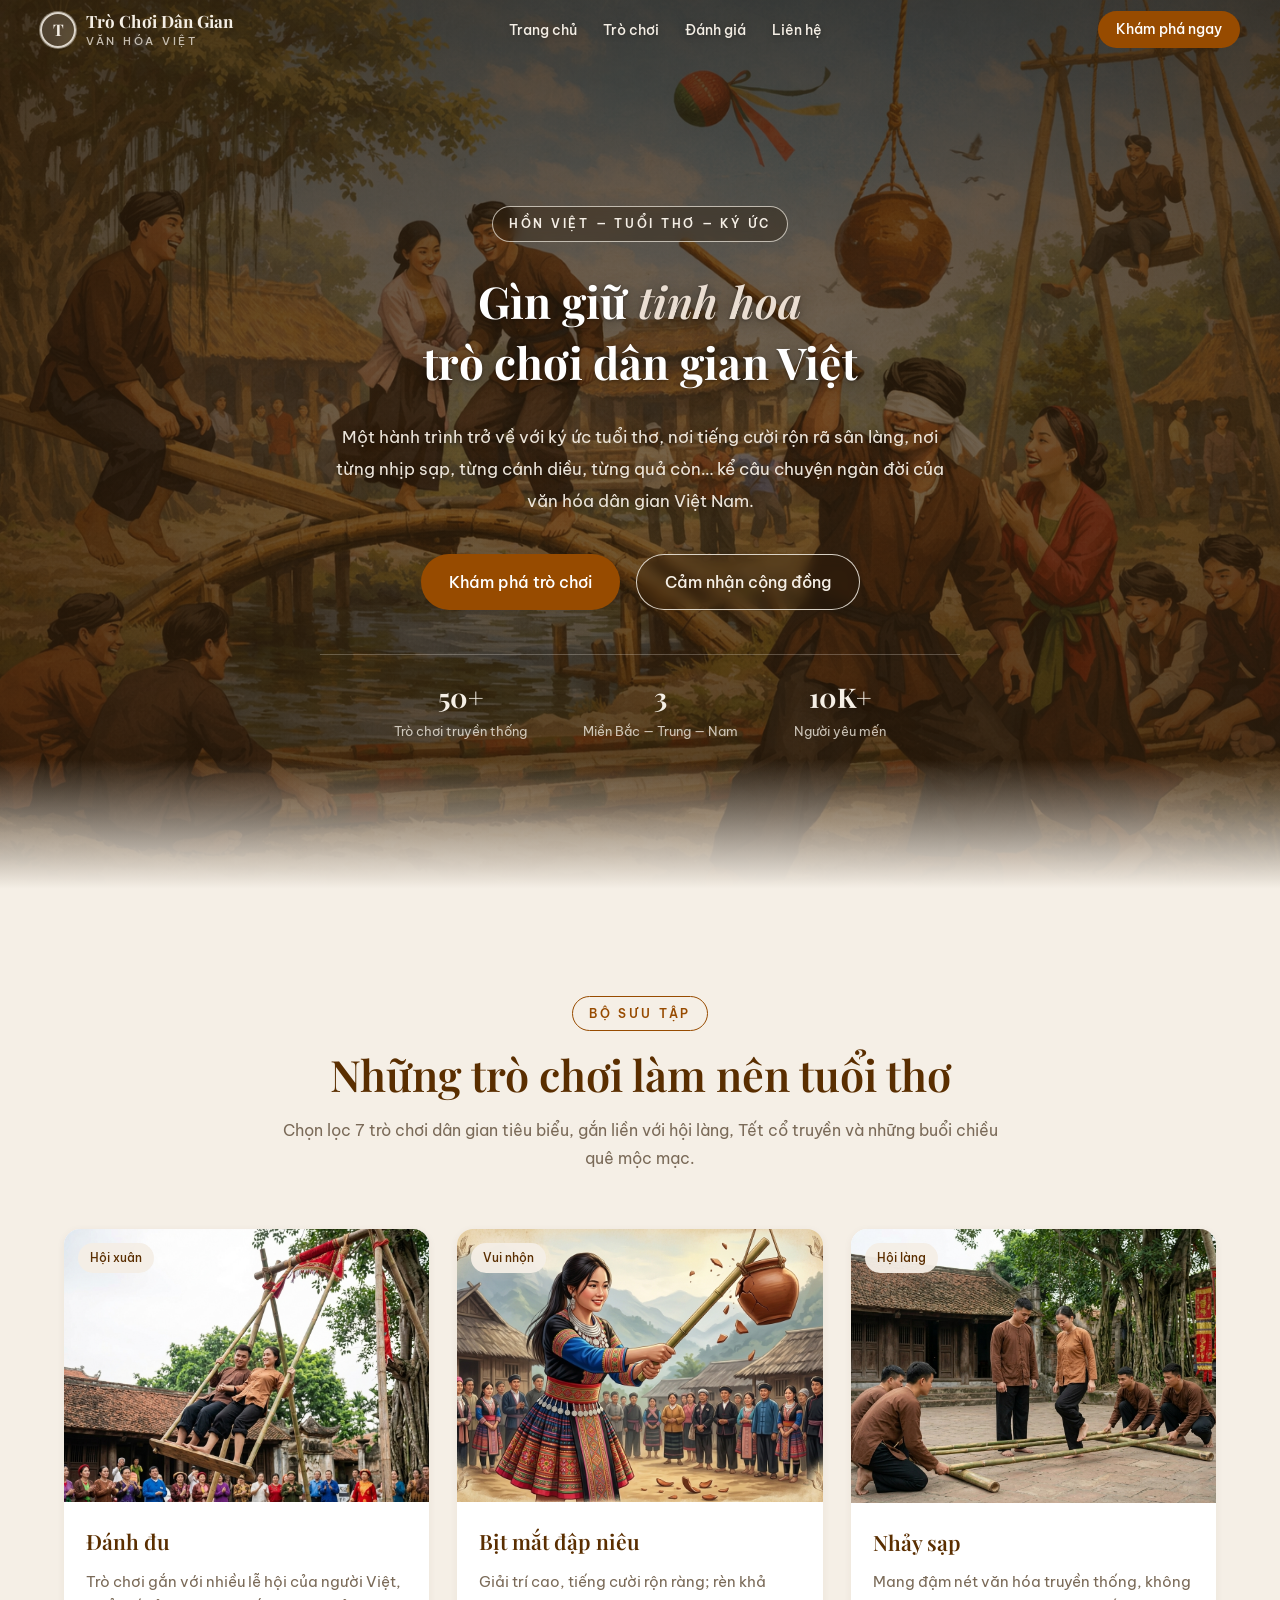
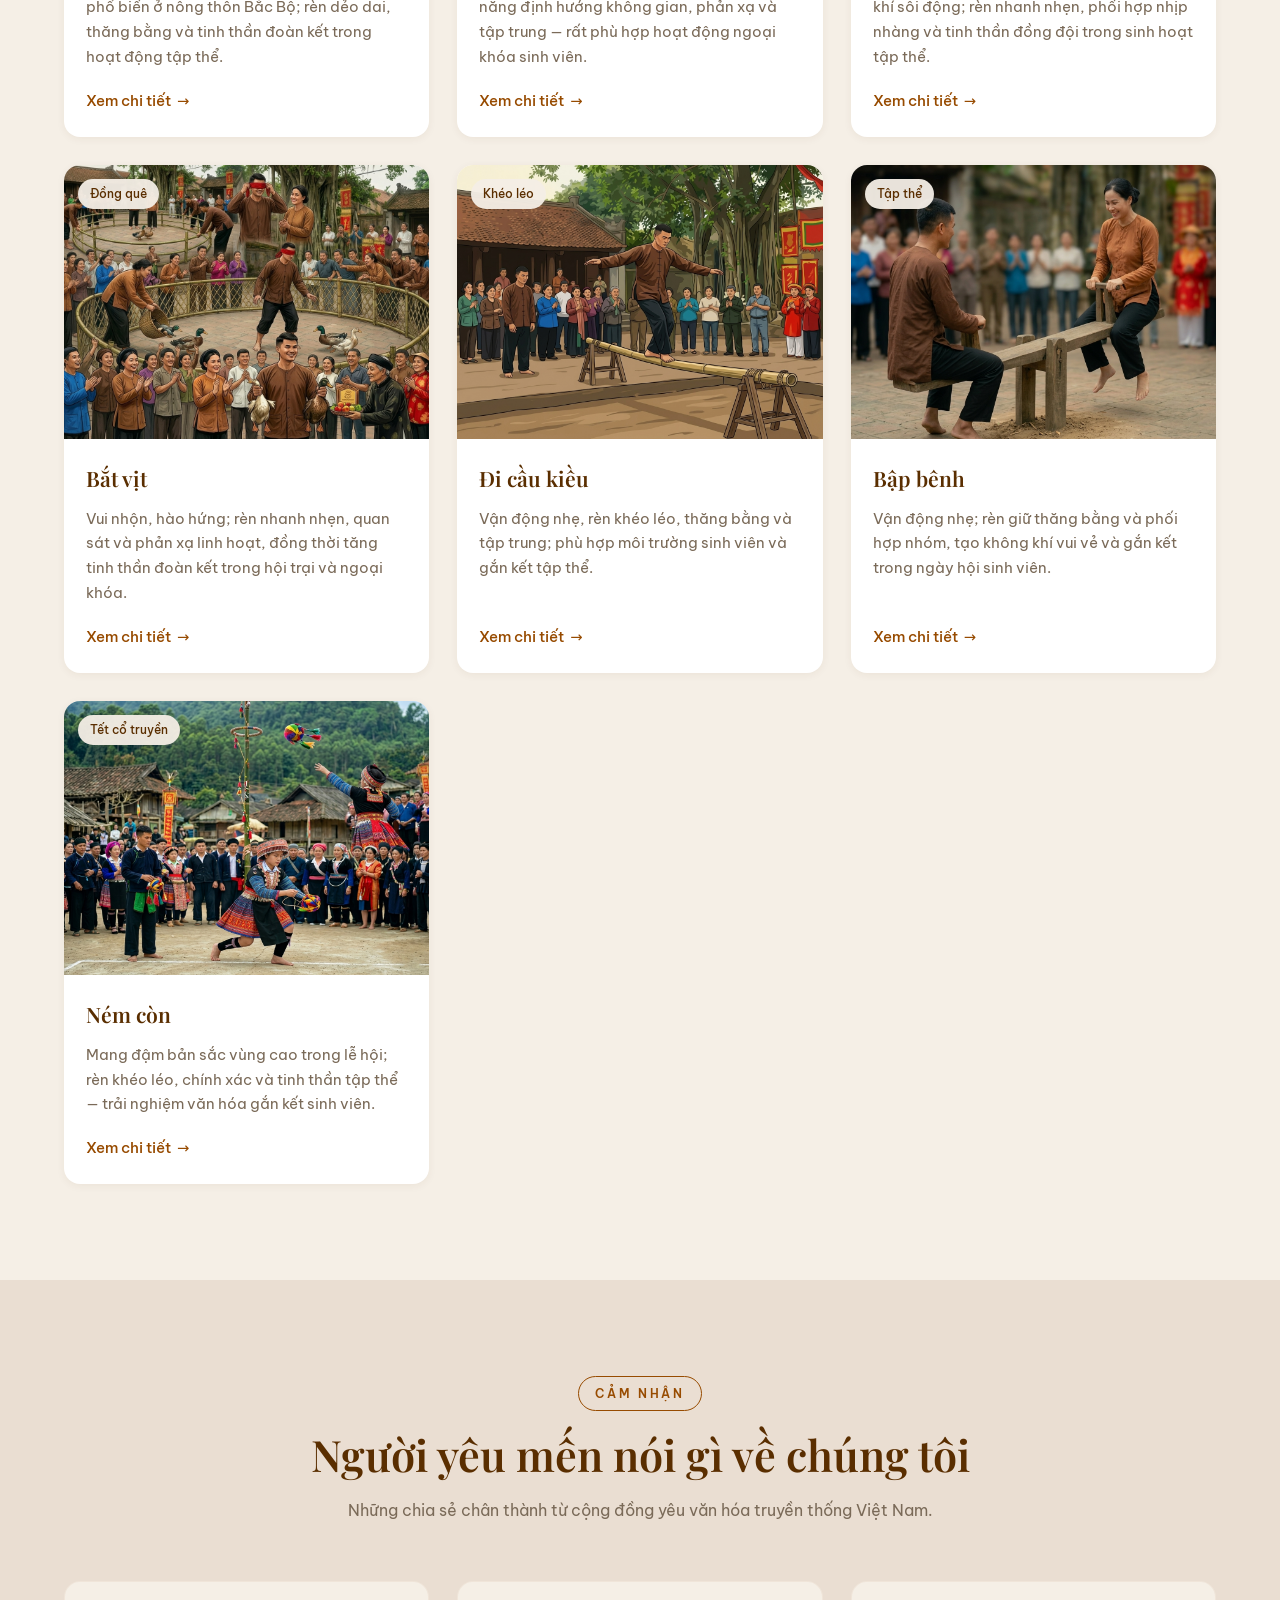
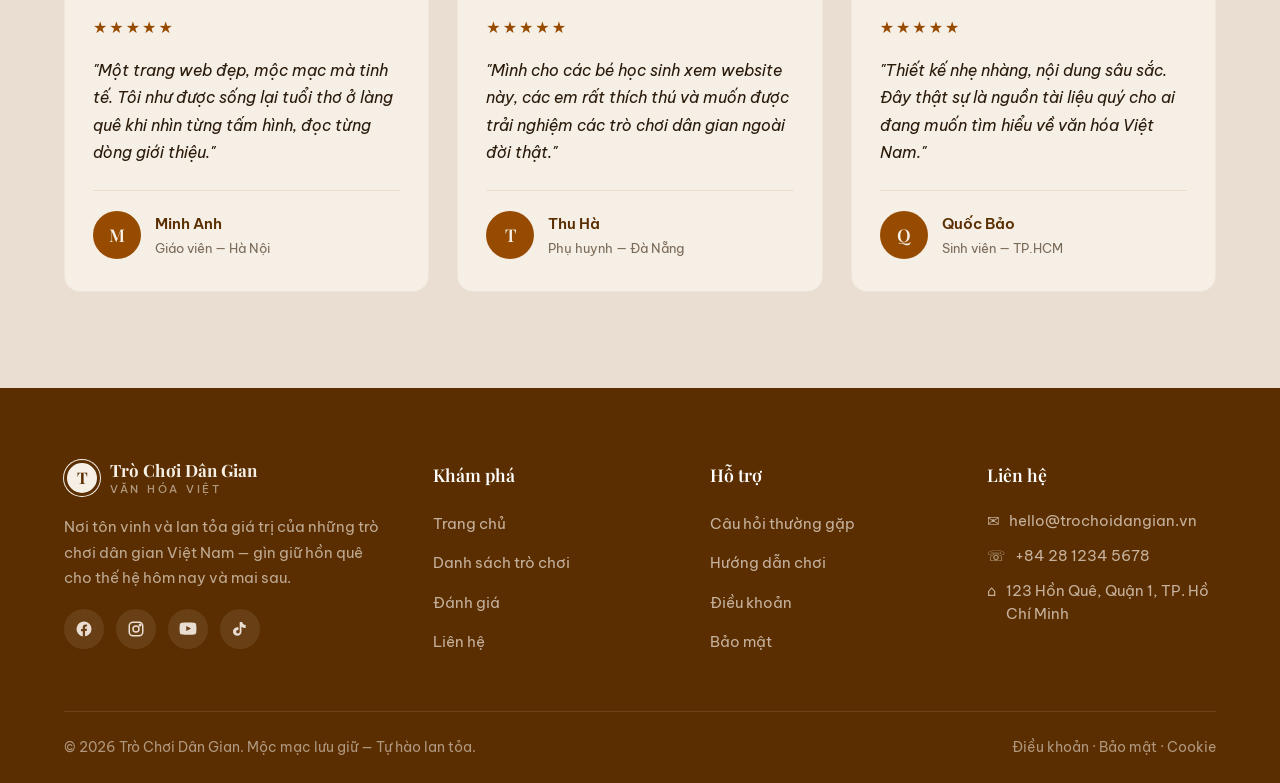
==== commit 2867f6e8: "Update favicon links and improve game card images. Changed favicon references to PNG format for bett" ====
--- a/index.html
+++ b/index.html
@@ -15,11 +15,12 @@
     <!-- TODO: đổi URL bên dưới thành domain thật của bạn sau khi deploy lên Vercel -->
     <link rel="canonical" href="https://trochoidangian.vercel.app/" />
 
-    <!-- ====== FAVICON / LOGO ====== -->
+    <!-- ====== FAVICON / LOGO (PNG trước — Chrome tab ưu tiên PNG/ICO hơn SVG khi mở local) ====== -->
+    <link rel="icon" type="image/png" sizes="32x32" href="assets/favicon-32.png" />
+    <link rel="apple-touch-icon" sizes="180x180" href="assets/favicon-180.png" />
     <link rel="icon" type="image/svg+xml" href="assets/favicon.svg" />
-    <link rel="apple-touch-icon" href="assets/favicon.svg" />
     <link rel="mask-icon" href="assets/favicon.svg" color="#974b00" />
-    <link rel="shortcut icon" href="assets/favicon.svg" />
+    <link rel="shortcut icon" href="assets/favicon-32.png" />
 
     <!-- ====== OPEN GRAPH (Facebook, Zalo, LinkedIn, Messenger) ====== -->
     <meta property="og:type" content="website" />
@@ -180,7 +181,7 @@
                     <a href="games/danh-du.html" class="game-card reveal" aria-label="Đánh đu — xem chi tiết">
                         <div class="game-card-image">
                             <span class="game-card-tag">Hội xuân</span>
-                            <img src="assets/danh-du.jpg" alt="Đánh đu" loading="lazy" />
+                            <img src="assets/thumb/danhdu.png" alt="Đánh đu" loading="lazy" />
                         </div>
                         <div class="game-card-body">
                             <h3 class="game-card-title">Đánh đu</h3>
@@ -195,7 +196,7 @@
                     <a href="games/dap-nieu.html" class="game-card reveal" aria-label="Bịt mắt đập niêu — xem chi tiết">
                         <div class="game-card-image">
                             <span class="game-card-tag">Vui nhộn</span>
-                            <img src="assets/dap-nieu.jpg" alt="Bịt mắt đập niêu" loading="lazy" />
+                            <img src="assets/thumb/dapnieu.png" alt="Bịt mắt đập niêu" loading="lazy" />
                         </div>
                         <div class="game-card-body">
                             <h3 class="game-card-title">Bịt mắt đập niêu</h3>
@@ -210,7 +211,7 @@
                     <a href="games/nhay-sap.html" class="game-card reveal" aria-label="Nhảy sạp — xem chi tiết">
                         <div class="game-card-image">
                             <span class="game-card-tag">Hội làng</span>
-                            <img src="assets/nhay-sap.jpg" alt="Nhảy sạp" loading="lazy" />
+                            <img src="assets/thumb/nhaysap.png" alt="Nhảy sạp" loading="lazy" />
                         </div>
                         <div class="game-card-body">
                             <h3 class="game-card-title">Nhảy sạp</h3>
@@ -225,7 +226,7 @@
                     <a href="games/bat-vit.html" class="game-card reveal" aria-label="Bắt vịt — xem chi tiết">
                         <div class="game-card-image">
                             <span class="game-card-tag">Đồng quê</span>
-                            <img src="assets/bat-vit.jpg" alt="Bắt vịt" loading="lazy" />
+                            <img src="assets/thumb/batvit.png" alt="Bắt vịt" loading="lazy" />
                         </div>
                         <div class="game-card-body">
                             <h3 class="game-card-title">Bắt vịt</h3>
@@ -240,7 +241,7 @@
                     <a href="games/cau-kieu.html" class="game-card reveal" aria-label="Đi cầu kiều — xem chi tiết">
                         <div class="game-card-image">
                             <span class="game-card-tag">Khéo léo</span>
-                            <img src="assets/cau-kieu.jpg" alt="Đi cầu kiều" loading="lazy" />
+                            <img src="assets/thumb/caukieu.png" alt="Đi cầu kiều" loading="lazy" />
                         </div>
                         <div class="game-card-body">
                             <h3 class="game-card-title">Đi cầu kiều</h3>
@@ -255,7 +256,7 @@
                     <a href="games/bap-benh.html" class="game-card reveal" aria-label="Bập bênh — xem chi tiết">
                         <div class="game-card-image">
                             <span class="game-card-tag">Tập thể</span>
-                            <img src="assets/bap-benh.jpg" alt="Bập bênh" loading="lazy" />
+                            <img src="assets/thumb/bapbenh.png" alt="Bập bênh" loading="lazy" />
                         </div>
                         <div class="game-card-body">
                             <h3 class="game-card-title">Bập bênh</h3>
@@ -270,7 +271,7 @@
                     <a href="games/nem-con.html" class="game-card reveal" aria-label="Ném còn — xem chi tiết">
                         <div class="game-card-image">
                             <span class="game-card-tag">Tết cổ truyền</span>
-                            <img src="assets/nem-con.jpg" alt="Ném còn" loading="lazy" />
+                            <img src="assets/thumb/nemcon.png" alt="Ném còn" loading="lazy" />
                         </div>
                         <div class="game-card-body">
                             <h3 class="game-card-title">Ném còn</h3>
--- a/css/styles.css
+++ b/css/styles.css
@@ -488,7 +488,7 @@
     outline-offset: 3px;
 }
 .game-card:hover {
-    transform: translateY(-6px);
+    transform: translateY(-6px) scale(1.025);
     box-shadow: var(--shadow-md);
 }
 
@@ -496,16 +496,22 @@
     position: relative;
     aspect-ratio: 4 / 3;
     overflow: hidden;
-    background: var(--beige);
+    background: var(--brown-dark);
 }
 .game-card-image img {
     width: 100%;
     height: 100%;
     object-fit: cover;
-    transition: transform 0.6s ease;
+    display: block;
+}
+/* Thumb infographic: full-bleed trong khung thẻ, không padding viền */
+.games .game-card-image img {
+    object-fit: cover;
+    object-position: center;
+    padding: 0;
 }
 .game-card:hover .game-card-image img {
-    transform: scale(1.06);
+    transform: none;
 }
 
 .game-card-tag {
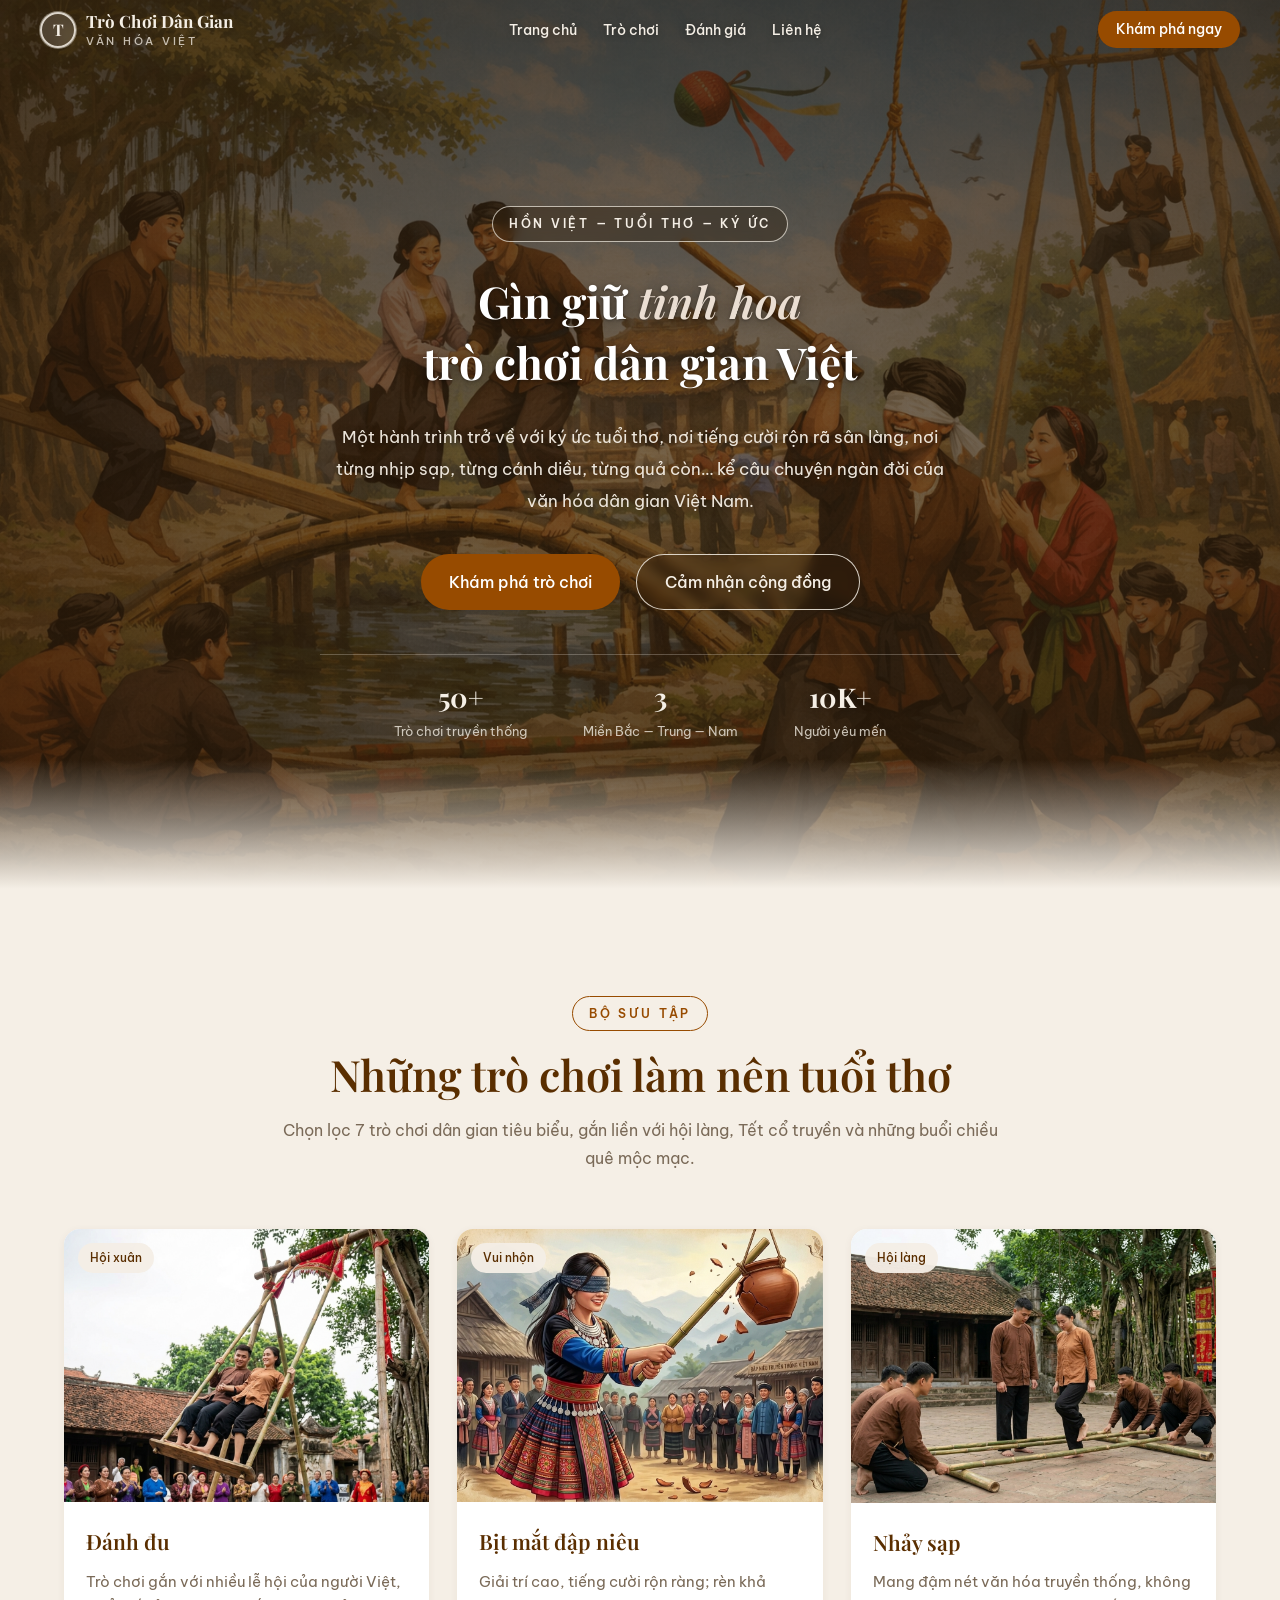
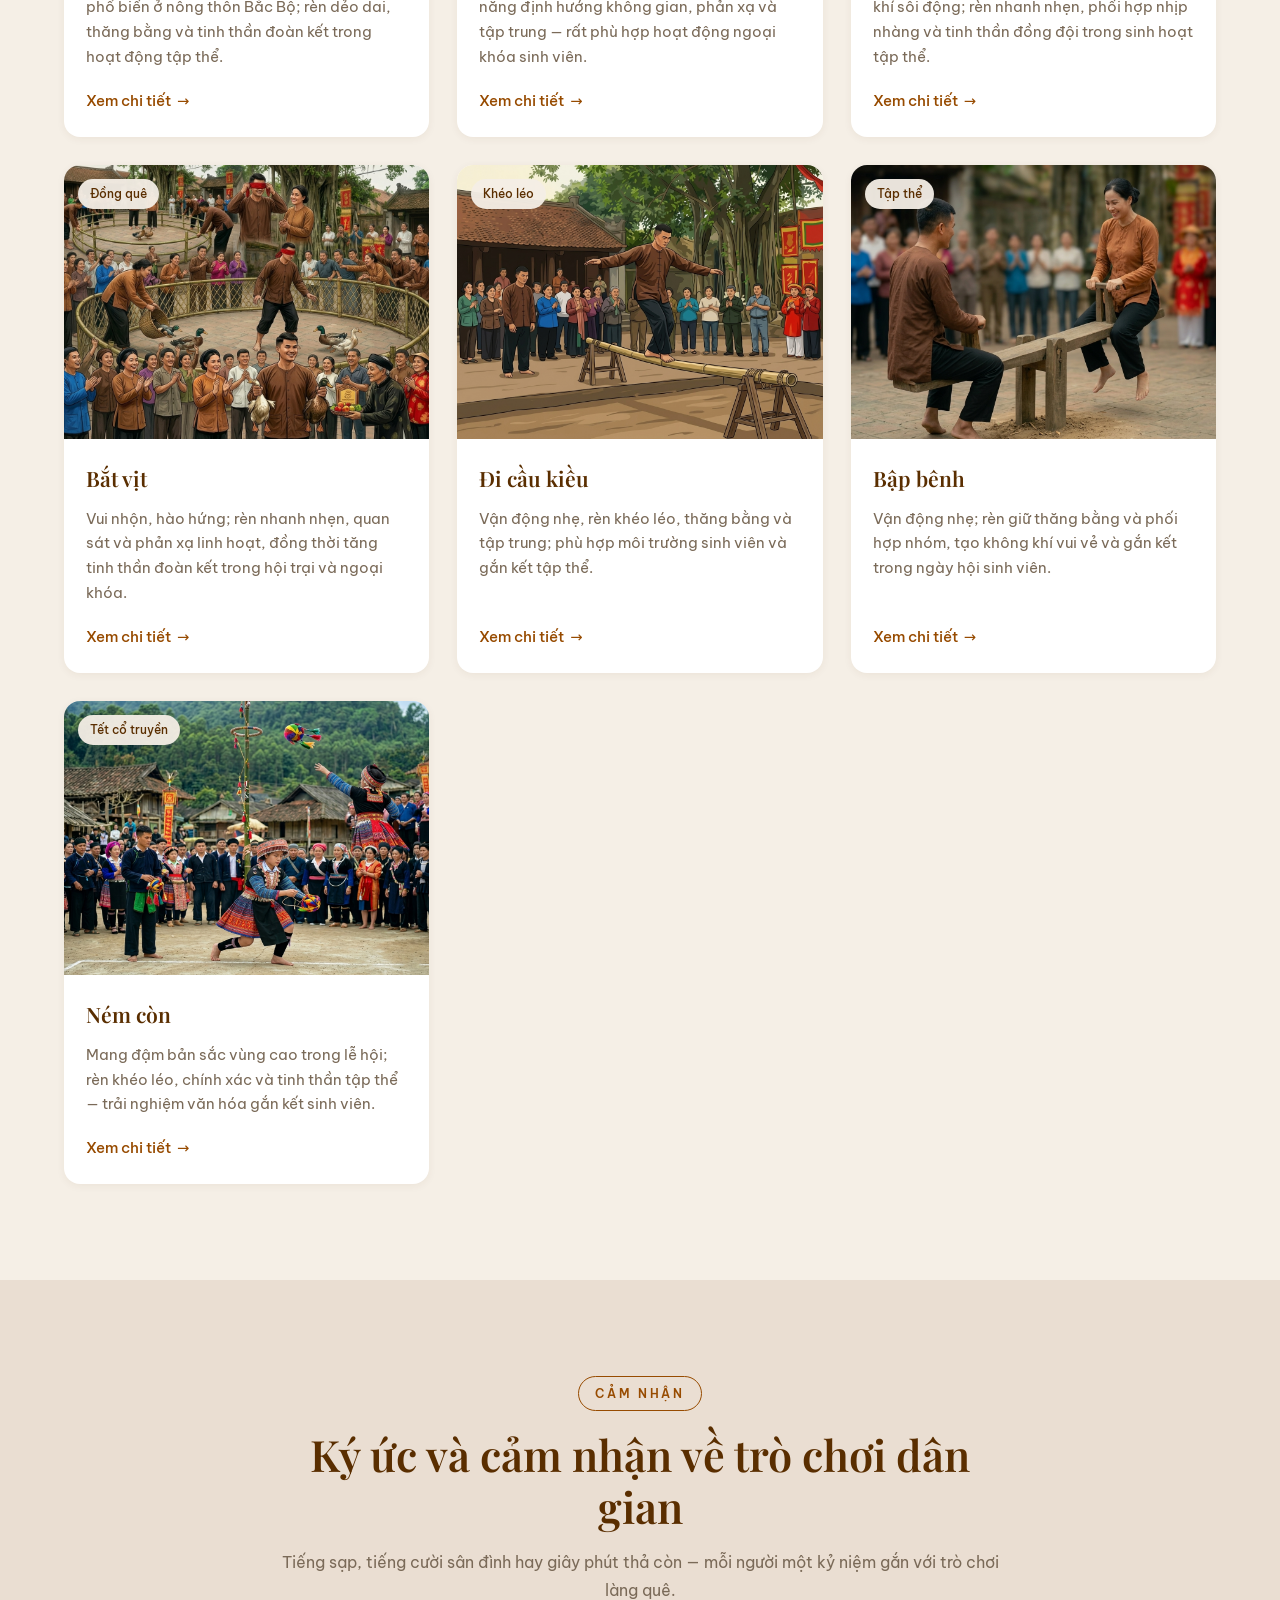
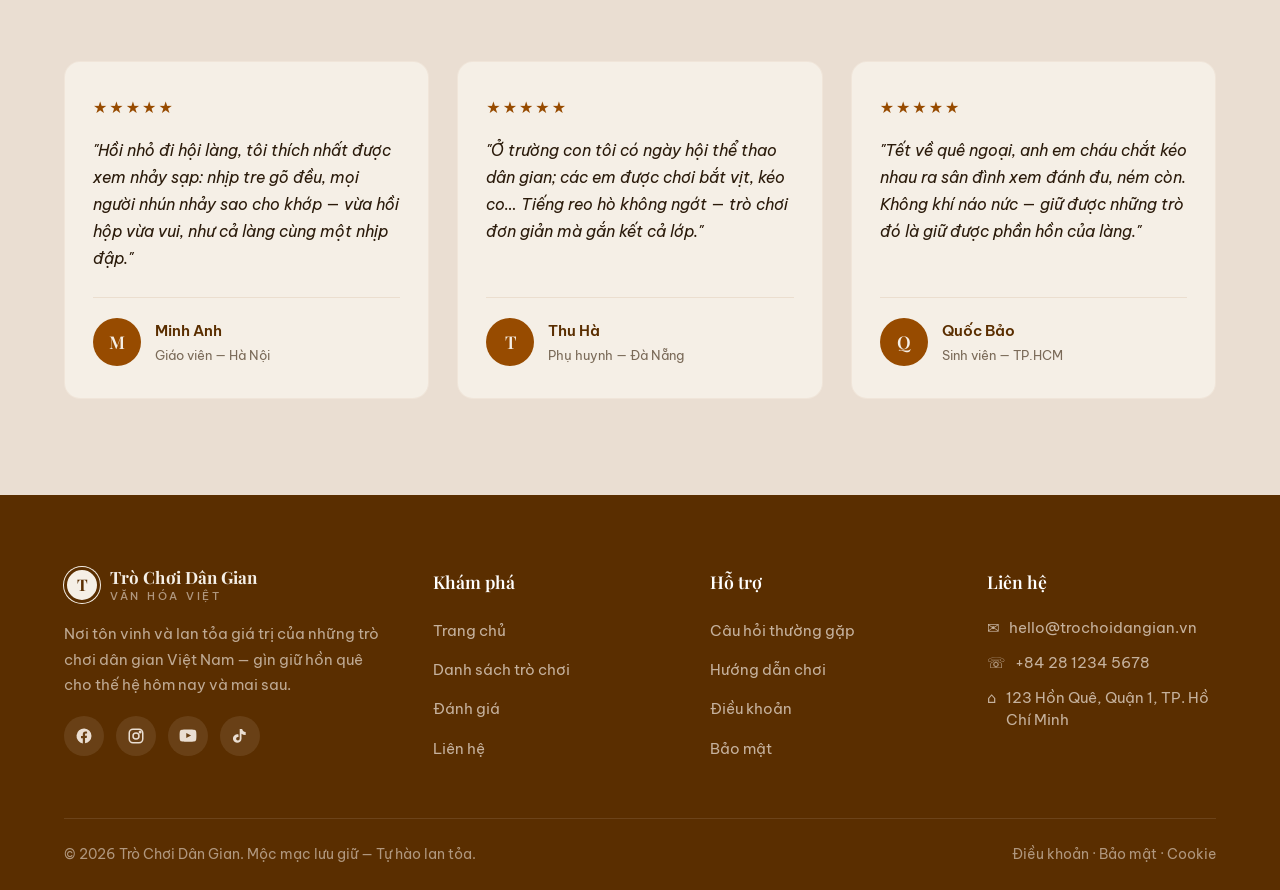
==== commit 61907e14: "update review and images" ====
--- a/index.html
+++ b/index.html
@@ -292,9 +292,9 @@
             <div class="container">
                 <div class="section-head reveal">
                     <span class="eyebrow">Cảm nhận</span>
-                    <h2 class="section-title">Người yêu mến nói gì về chúng tôi</h2>
+                    <h2 class="section-title">Ký ức và cảm nhận về trò chơi dân gian</h2>
                     <p class="section-subtitle">
-                        Những chia sẻ chân thành từ cộng đồng yêu văn hóa truyền thống Việt Nam.
+                        Tiếng sạp, tiếng cười sân đình hay giây phút thả còn — mỗi người một kỷ niệm gắn với trò chơi làng quê.
                     </p>
                 </div>
 
@@ -303,8 +303,8 @@
                     <div class="review-card reveal">
                         <div class="review-stars">★★★★★</div>
                         <p class="review-quote">
-                            "Một trang web đẹp, mộc mạc mà tinh tế. Tôi như được sống lại
-                            tuổi thơ ở làng quê khi nhìn từng tấm hình, đọc từng dòng giới thiệu."
+                            "Hồi nhỏ đi hội làng, tôi thích nhất được xem nhảy sạp: nhịp tre gõ đều,
+                            mọi người nhún nhảy sao cho khớp — vừa hồi hộp vừa vui, như cả làng cùng một nhịp đập."
                         </p>
                         <div class="review-author">
                             <div class="review-avatar">M</div>
@@ -318,8 +318,8 @@
                     <div class="review-card reveal">
                         <div class="review-stars">★★★★★</div>
                         <p class="review-quote">
-                            "Mình cho các bé học sinh xem website này, các em rất thích thú
-                            và muốn được trải nghiệm các trò chơi dân gian ngoài đời thật."
+                            "Ở trường con tôi có ngày hội thể thao dân gian; các em được chơi bắt vịt,
+                            kéo co… Tiếng reo hò không ngớt — trò chơi đơn giản mà gắn kết cả lớp."
                         </p>
                         <div class="review-author">
                             <div class="review-avatar">T</div>
@@ -333,8 +333,8 @@
                     <div class="review-card reveal">
                         <div class="review-stars">★★★★★</div>
                         <p class="review-quote">
-                            "Thiết kế nhẹ nhàng, nội dung sâu sắc. Đây thật sự là nguồn tài liệu
-                            quý cho ai đang muốn tìm hiểu về văn hóa Việt Nam."
+                            "Tết về quê ngoại, anh em cháu chắt kéo nhau ra sân đình xem đánh đu,
+                            ném còn. Không khí náo nức — giữ được những trò đó là giữ được phần hồn của làng."
                         </p>
                         <div class="review-author">
                             <div class="review-avatar">Q</div>
